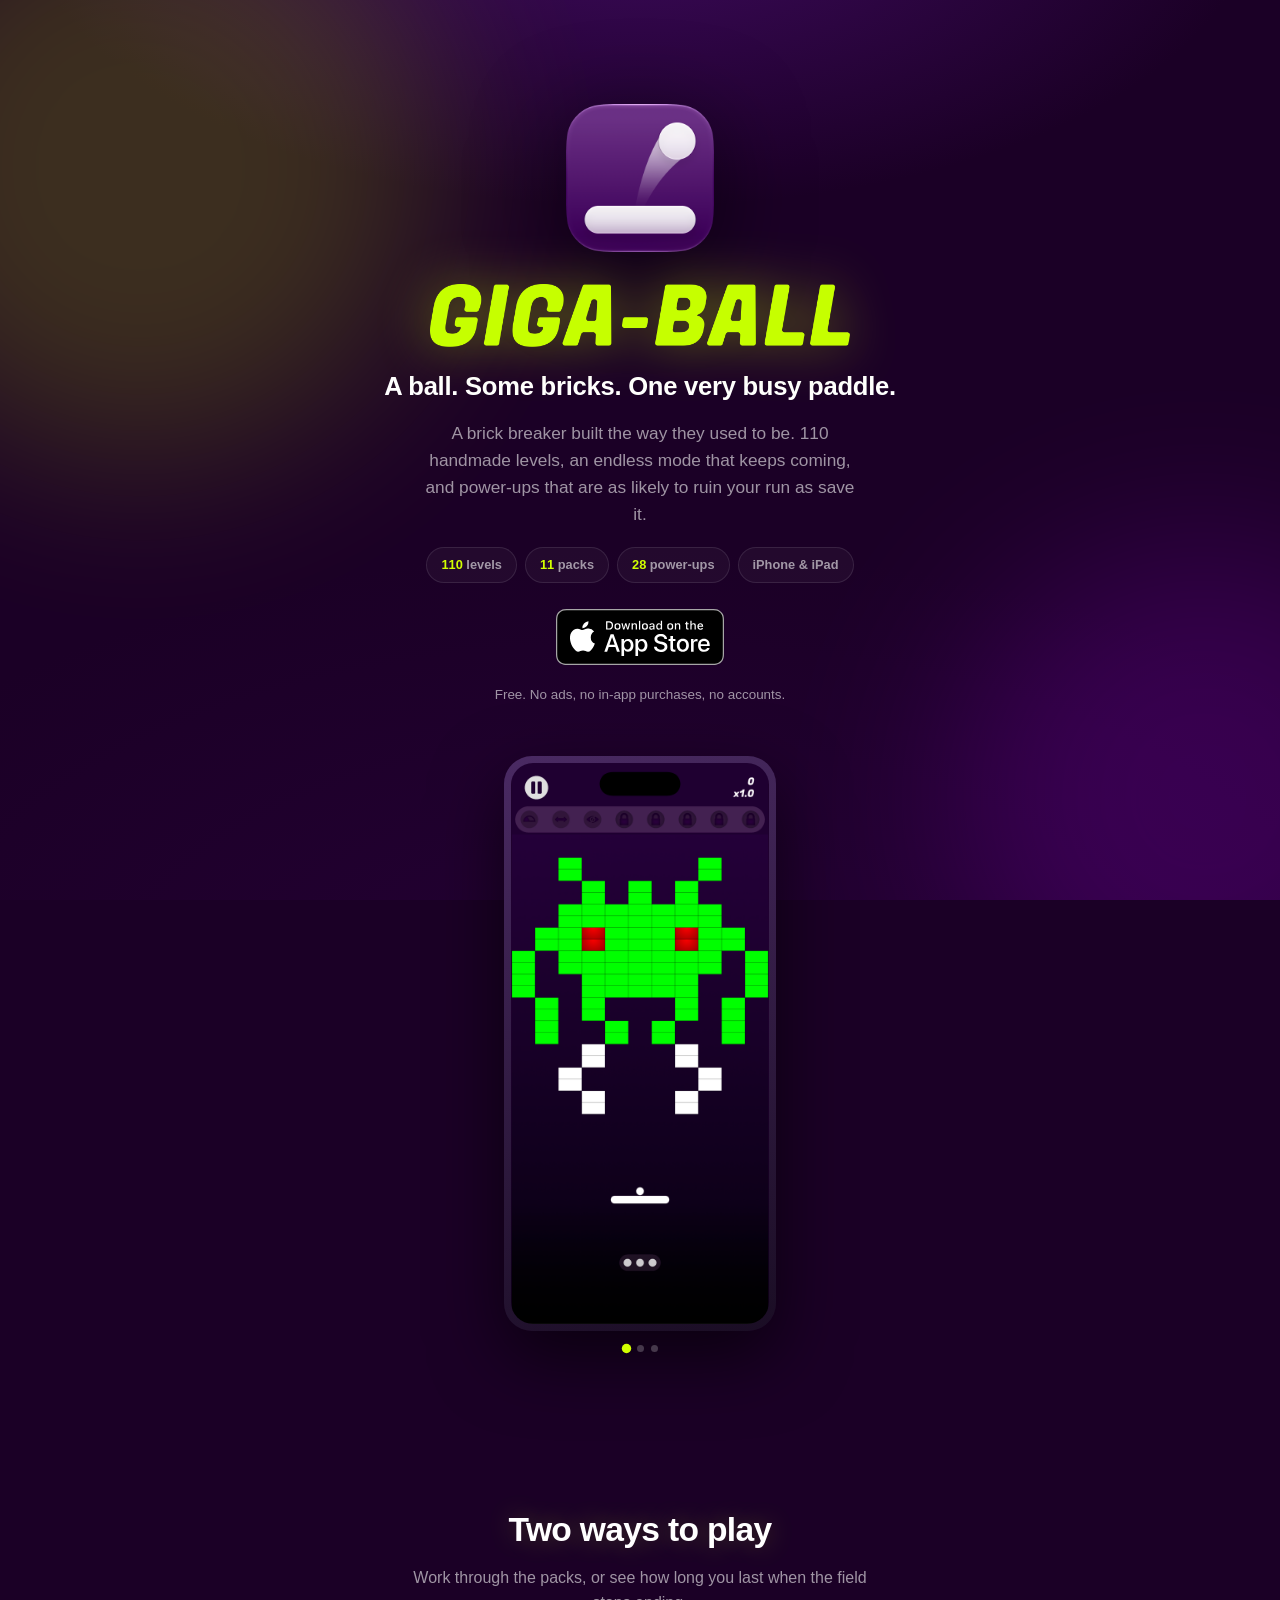
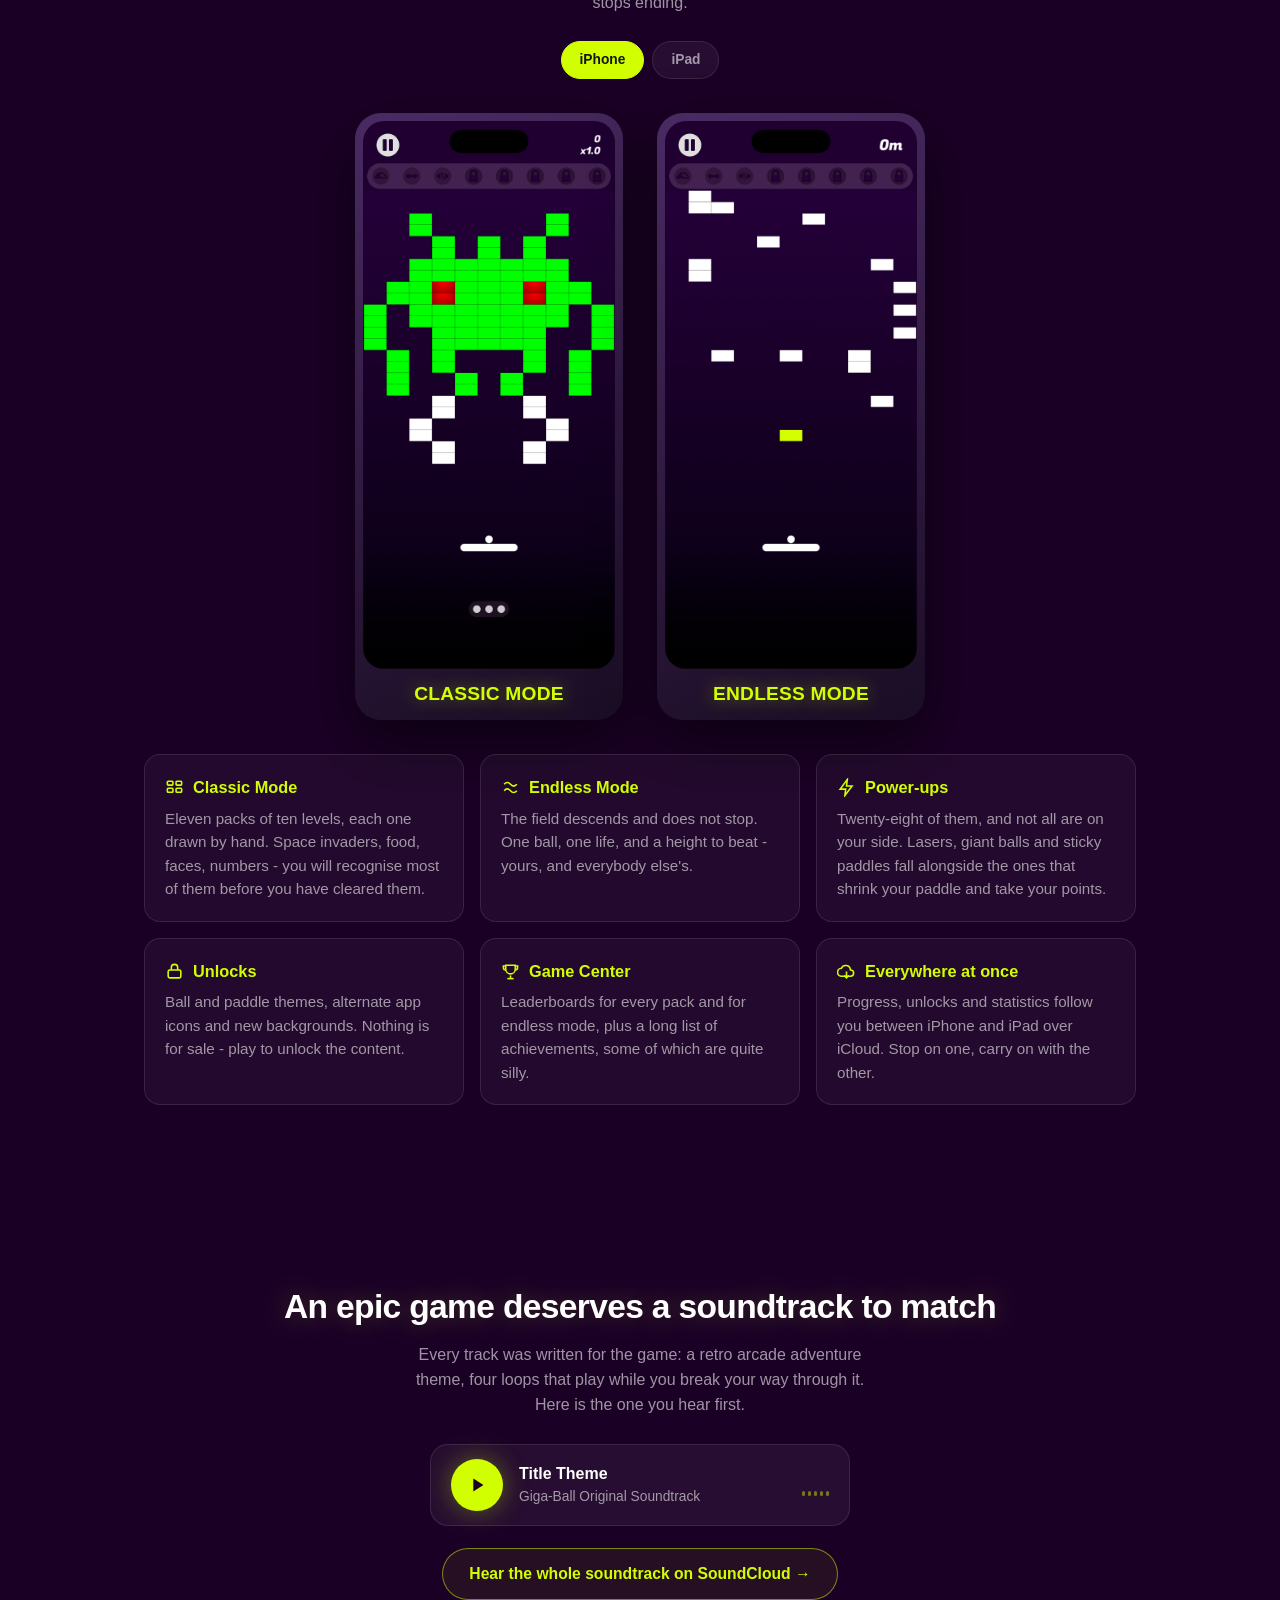
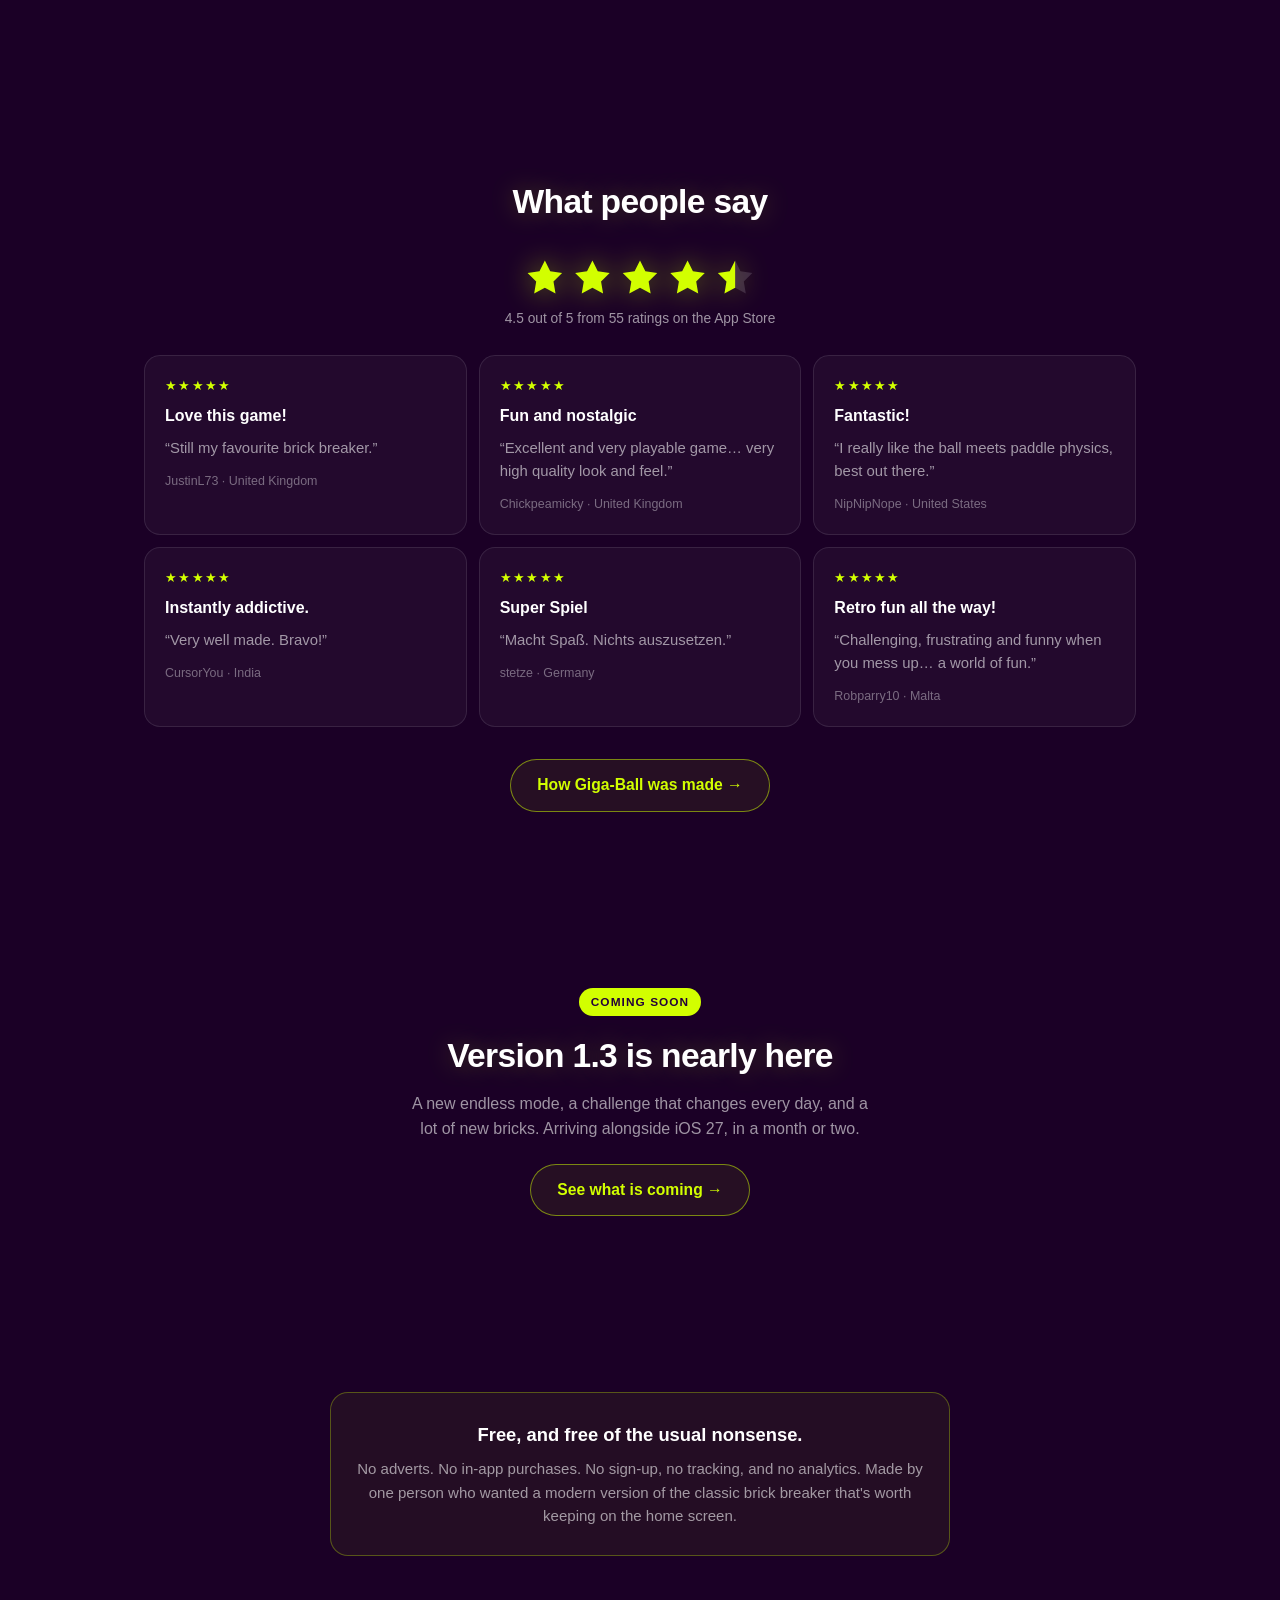
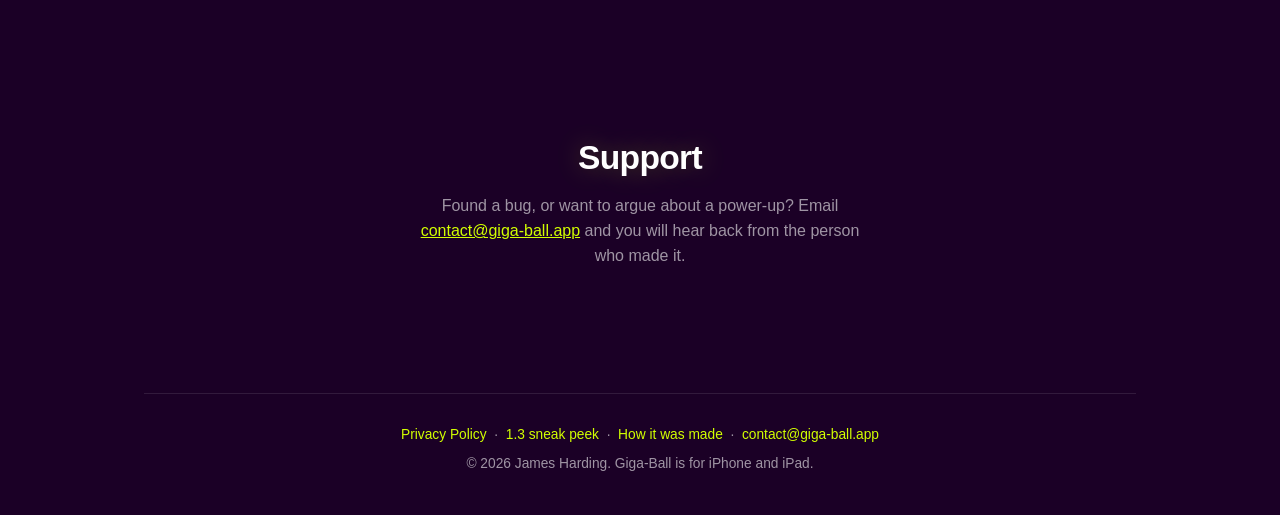
==== index.html @ 89bb4292 "Put the soundtrack on the front page An epic game deserves a soundtrack to match - James's line, and" ====
<!DOCTYPE html>
<html lang="en">
<head>
<meta charset="utf-8">
<meta name="viewport" content="width=device-width, initial-scale=1, viewport-fit=cover">
<title>Giga-Ball - a brick breaker for iPhone and iPad</title>
<meta name="description" content="Giga-Ball is a brick breaker for iPhone and iPad. 110 handmade levels across 11 packs, an endless mode that never lets up, and 28 power-ups. Free, with no ads and no in-app purchases.">
<meta name="theme-color" content="#1b0026">
<meta property="og:title" content="Giga-Ball">
<meta property="og:description" content="A brick breaker for iPhone and iPad. 110 handmade levels, an endless mode, 28 power-ups. Free - no ads, no in-app purchases.">
<meta property="og:image" content="https://giga-ball.app/assets/icon.png">
<meta property="og:url" content="https://giga-ball.app">
<meta name="twitter:card" content="summary_large_image">
<link rel="icon" type="image/png" href="assets/icon.png">
<link rel="apple-touch-icon" href="assets/icon.png">
<link rel="stylesheet" href="shared.css">
<style>
  .hero { text-align: center; padding: clamp(44px, 12vw, 104px) 0 clamp(32px, 8vw, 64px); }

  .tagline { margin-top: 20px; font-size: clamp(1.1rem, 5vw, 1.6rem);
    font-weight: 700; color: #fff; letter-spacing: -0.01em; }
  .blurb { max-width: 46ch; margin: 14px auto 0; color: var(--text-dim);
    font-size: clamp(0.98rem, 3.6vw, 1.08rem); }
  .store-note { margin-top: 12px; font-size: 0.84rem; color: var(--text-dim); }

  /* The hero carousel: one phone, rotating through real screenshots.
     Every slide is stacked in the same grid cell so the frame keeps one height and the
     images crossfade in place rather than the page jumping between them. */
  .reel { position: relative; width: min(272px, 62vw); margin: clamp(30px, 8vw, 50px) auto 0; }
  .reel-frame { display: grid; border-radius: 28px; padding: 7px;
    background: linear-gradient(160deg, #4a2a63, #1a0d24);
    box-shadow: 0 26px 70px rgba(0,0,0,0.6); }
  .reel-frame img { grid-area: 1 / 1; width: 100%; display: block; border-radius: 22px;
    opacity: 0; transition: opacity 0.9s ease; }
  .reel-frame img.on { opacity: 1; }
  .reel-dots { display: flex; gap: 7px; justify-content: center; margin-top: 14px; }
  .reel-dots button { width: 7px; height: 7px; padding: 0; border: 0; border-radius: 50%;
    background: rgba(255,255,255,0.22); cursor: pointer;
    transition: background 0.3s ease, transform 0.3s ease; }
  .reel-dots button.on { background: var(--green); transform: scale(1.35); }

  /* The soundtrack player: one control, the track it plays, and five bars that move only
     while it is playing - the page has no other animation that means "this is running". */
  .soundtrack { text-align: center; }
  .player { display: flex; align-items: center; justify-content: center; gap: 16px;
    max-width: 420px; margin: 26px auto 0; padding: 14px 20px; border-radius: 18px;
    background: rgba(255,255,255,0.05); border: 1px solid var(--edge); }
  .player button { width: 52px; height: 52px; flex: none; padding: 0; border: 0;
    border-radius: 50%; background: var(--green); color: #1b0026; cursor: pointer;
    display: grid; place-items: center;
    box-shadow: 0 0 26px rgba(210,255,0,0.35);
    transition: transform 0.25s cubic-bezier(.2,.8,.2,1); }
  .player button:hover { transform: scale(1.06); }
  .player button svg { width: 22px; height: 22px; fill: currentColor; grid-area: 1 / 1; }
  .player button .pause { display: none; }
  .player.playing button .play { display: none; }
  .player.playing button .pause { display: block; }
  .track { text-align: left; line-height: 1.35; }
  .track strong { display: block; color: #fff; font-size: 1rem; }
  .track span { color: var(--text-dim); font-size: 0.86rem; }
  .bars { display: flex; align-items: flex-end; gap: 3px; height: 22px; margin-left: auto; }
  .bars i { width: 3px; height: 5px; border-radius: 2px; background: var(--green);
    opacity: 0.45; transition: height 0.3s ease; }
  .playing .bars i { animation: bounce 0.9s ease-in-out infinite; opacity: 1; }
  .bars i:nth-child(2) { animation-delay: 0.15s; }
  .bars i:nth-child(3) { animation-delay: 0.3s; }
  .bars i:nth-child(4) { animation-delay: 0.45s; }
  .bars i:nth-child(5) { animation-delay: 0.6s; }
  @keyframes bounce { 0%, 100% { height: 5px; } 50% { height: 20px; } }
  @media (prefers-reduced-motion: reduce) {
    .playing .bars i { animation: none; height: 12px; }
  }
  /* Somebody who has asked for less movement still gets to see that it is playing, just
     without the dancing */

  /* Screenshots: side by side at every width, per the play test */
  .shots { display: flex; gap: 12px; justify-content: center; margin-top: 34px; }
  .phone { flex: 1 1 0; max-width: 268px; border-radius: 26px; padding: 6px;
    background: linear-gradient(160deg, #4a2a63, #1a0d24);
    box-shadow: 0 22px 60px rgba(0,0,0,0.55);
    transition: transform 0.45s cubic-bezier(.2,.8,.2,1); }
  .phone img { width: 100%; display: block; border-radius: 21px;
    transition: opacity 0.5s ease; }
  .phone:hover { transform: translateY(-8px); }
  .phone .caption { text-align: center; padding: 10px 0 4px;
    font-size: clamp(0.88rem, 4vw, 1.2rem); font-weight: 900;
    letter-spacing: 0.01em; color: var(--green);
    text-shadow: 0 0 18px rgba(210,255,0,0.45); }
  /* The mode's name in the app's own colour and weight, at the size the app gives it -
     these were small grey captions and the play test wanted the modes announced */

  /* iPhone or iPad, one gallery at a time. The switch is two small pills over the shots;
     iPhone is the default because it is where nearly everyone will play. The iPad frames
     reuse the phone styling - same bezel gradient, same shadow - at the iPad's own
     proportions, so the two gallery states read as the same device family. */
  .device-switch { display: flex; gap: 8px; justify-content: center; margin-top: 26px; }
  .device-switch button { border: 1px solid var(--edge); background: rgba(255,255,255,0.05);
    color: var(--text-dim); font: inherit; font-size: 0.86rem; font-weight: 700;
    padding: 7px 18px; border-radius: 999px; cursor: pointer;
    transition: background 0.25s ease, color 0.25s ease, border-color 0.25s ease; }
  .device-switch button.on { background: var(--green); border-color: var(--green);
    color: #141414; }
  .shots.pads { display: none; }
  .shots.pads .phone { max-width: 330px; }
  .shots.pads .phone img { aspect-ratio: 827 / 1200; object-fit: cover; }
  body.show-ipad .shots.phones { display: none; }
  body.show-ipad .shots.pads { display: flex; }

  .honest { margin: 0 auto; max-width: 620px; text-align: center;
    border: 1px solid rgba(210,255,0,0.3); border-radius: 18px;
    padding: 28px 22px; background: rgba(210,255,0,0.05); }
  .honest p { color: #fff; font-weight: 600; font-size: clamp(1rem, 4vw, 1.15rem); }
  .honest span { display: block; margin-top: 8px; color: var(--text-dim);
    font-weight: 400; font-size: 0.94rem; }

  /* What the App Store says, and how many people have it */
  .numbers { display: grid; grid-template-columns: repeat(3, 1fr); gap: 10px;
    max-width: 620px; margin: 0 auto; text-align: center; }
  .numbers div { border: 1px solid var(--edge); border-radius: 16px; padding: 18px 8px;
    background: rgba(255,255,255,0.035);
    transition: transform 0.25s ease, border-color 0.25s ease, background 0.25s ease; }
  .numbers div:hover { transform: translateY(-4px); border-color: rgba(210,255,0,0.45);
    background: rgba(210,255,0,0.06); }
  .numbers b { display: block; font-size: clamp(1.5rem, 7vw, 2.3rem); font-weight: 900;
    color: var(--green); letter-spacing: -0.02em; line-height: 1.1; }
  .numbers span { font-size: 0.78rem; color: var(--text-dim); }

  /* 4.5 of 5, drawn as 4.5 of 5.
     Five identical star shapes, each filled by a gradient that turns over at the point the
     score reaches. Drawn rather than typed because a text star is a font's idea of a star:
     it carries its own side bearings, so a clipped row of them cut a half star in the wrong
     place and left the colour looking spilt rather than filled. */
  .stars { display: block; width: min(230px, 62vw); height: auto; margin: 30px auto 0;
    filter: drop-shadow(0 0 14px rgba(210,255,0,0.45)); }
  .stars + p { text-align: center; color: var(--text-dim); font-size: 0.86rem;
    margin-top: 10px; }

  /* The reviews scroll sideways on a phone and wrap on a desktop: five cards stacked is
     a page of scrolling nobody reads to the end of */
  .says { display: flex; gap: 12px; margin-top: 26px; overflow-x: auto;
    padding-bottom: 10px; scroll-snap-type: x mandatory;
    -webkit-overflow-scrolling: touch; }
  .say { flex: 0 0 78%; scroll-snap-align: center;
    border: 1px solid var(--edge); border-radius: 16px; padding: 20px;
    background: rgba(255,255,255,0.035);
    transition: border-color 0.25s ease, background 0.25s ease; }
  .say:hover { border-color: rgba(210,255,0,0.4); background: rgba(210,255,0,0.05); }
  .say .rate { color: var(--green); letter-spacing: 0.1em; font-size: 0.8rem; }
  .say h3 { margin-top: 8px; font-size: 1rem; color: #fff; }
  .say p { margin-top: 8px; font-size: 0.93rem; color: var(--text-dim); }
  .say .who { margin-top: 12px; font-size: 0.78rem; color: rgba(255,255,255,0.4); }
  @media (min-width: 700px) {
    .says { flex-wrap: wrap; overflow: visible; }
    .say { flex: 1 1 300px; }
  }

  .peek { text-align: center; }
  .peek .flag { display: inline-block; font-size: 0.74rem; font-weight: 800;
    letter-spacing: 0.09em; color: #24003a; background: var(--green);
    padding: 5px 12px; border-radius: 999px; text-transform: uppercase; }

  @media (min-width: 700px) {
    .shots { gap: 34px; }
    .phone { padding: 8px; }
  }
</style>
</head>
<body>
<div class="glowfield" aria-hidden="true"></div>

<main>
  <header class="hero">
    <div class="icon-float">
      <img class="icon" src="assets/icon.png" alt="">
    </div>
    <img class="wordmark" src="assets/logo.png" alt="Giga-Ball">
    <h1 class="sr-only">Giga-Ball</h1>

    <p class="tagline">A ball. Some bricks. One very busy paddle.</p>
    <p class="blurb">
      A brick breaker built the way they used to be. 110 handmade levels, an endless
      mode that keeps coming, and power-ups that are as likely to ruin your run as
      save it.
    </p>

    <div class="badges">
      <span class="pill"><strong>110</strong> levels</span>
      <span class="pill"><strong>11</strong> packs</span>
      <span class="pill"><strong>28</strong> power-ups</span>
      <span class="pill">iPhone &amp; iPad</span>
    </div>

    <a class="store" href="https://apps.apple.com/app/id1494628204" aria-label="Download Giga-Ball on the App Store">
      <img src="assets/appstore-badge.svg" alt="Download on the App Store">
    </a>
    <p class="store-note">Free. No ads, no in-app purchases, no accounts.</p>

    <div class="reel" id="reel" aria-hidden="true">
      <div class="reel-frame" id="reelFrame"></div>
      <div class="reel-dots" id="reelDots"></div>
    </div>
  </header>

  <section class="reveal">
    <h2>Two ways to play</h2>
    <p class="sub">Work through the packs, or see how long you last when the field stops ending.</p>

    <div class="device-switch" role="tablist" aria-label="Screenshots by device">
      <button id="switchPhone" class="on" role="tab" aria-selected="true">iPhone</button>
      <button id="switchPad" role="tab" aria-selected="false">iPad</button>
    </div>

    <div class="shots phones">
      <div class="phone">
        <img id="shotA" src="assets/shot-invader.png" alt="A Giga-Ball level shaped like a space invader">
        <div class="caption">CLASSIC MODE</div>
      </div>
      <div class="phone">
        <img id="shotB" src="assets/shot-endless.png" alt="Endless Mode, with the field descending">
        <div class="caption">ENDLESS MODE</div>
      </div>
    </div>

    <div class="shots pads">
      <div class="phone">
        <img src="assets/shot-ipad-menu.png" alt="The Giga-Ball main menu, full screen on an iPad">
        <div class="caption">FULL SCREEN</div>
      </div>
      <div class="phone">
        <img src="assets/shot-ipad-endless.png" alt="Endless Mode on an iPad, the play zone keeping its shape">
        <div class="caption">ENDLESS MODE</div>
      </div>
    </div>

    <div class="grid">
      <div class="card">
        <h3><svg viewBox="0 0 24 24" fill="none" stroke="currentColor" stroke-width="2"><rect x="3" y="4" width="7" height="5" rx="1"/><rect x="14" y="4" width="7" height="5" rx="1"/><rect x="3" y="13" width="7" height="5" rx="1"/><rect x="14" y="13" width="7" height="5" rx="1"/></svg>Classic Mode</h3>
        <p>Eleven packs of ten levels, each one drawn by hand. Space invaders, food, faces, numbers - you will recognise most of them before you have cleared them.</p>
      </div>
      <div class="card">
        <h3><svg viewBox="0 0 24 24" fill="none" stroke="currentColor" stroke-width="2"><path d="M4 8c2.5-3 5.5-3 8 0s5.5 3 8 0"/><path d="M4 16c2.5-3 5.5-3 8 0s5.5 3 8 0"/></svg>Endless Mode</h3>
        <p>The field descends and does not stop. One ball, one life, and a height to beat - yours, and everybody else's.</p>
      </div>
      <div class="card">
        <h3><svg viewBox="0 0 24 24" fill="none" stroke="currentColor" stroke-width="2"><path d="M13 2 4 14h7l-1 8 9-12h-7z"/></svg>Power-ups</h3>
        <p>Twenty-eight of them, and not all are on your side. Lasers, giant balls and sticky paddles fall alongside the ones that shrink your paddle and take your points.</p>
      </div>
      <div class="card">
        <h3><svg viewBox="0 0 24 24" fill="none" stroke="currentColor" stroke-width="2"><rect x="4" y="10" width="16" height="10" rx="2"/><path d="M8 10V7a4 4 0 0 1 8 0v3"/></svg>Unlocks</h3>
        <p>Ball and paddle themes, alternate app icons and new backgrounds. Nothing is for sale - play to unlock the content.</p>
      </div>
      <div class="card">
        <h3><svg viewBox="0 0 24 24" fill="none" stroke="currentColor" stroke-width="2"><path d="M8 21h8"/><path d="M12 17v4"/><path d="M6 4h12v5a6 6 0 0 1-12 0z"/><path d="M18 5h3v2a3 3 0 0 1-3 3"/><path d="M6 5H3v2a3 3 0 0 0 3 3"/></svg>Game Center</h3>
        <p>Leaderboards for every pack and for endless mode, plus a long list of achievements, some of which are quite silly.</p>
      </div>
      <div class="card">
        <h3><svg viewBox="0 0 24 24" fill="none" stroke="currentColor" stroke-width="2"><path d="M17 18a4 4 0 0 0 0-8 6 6 0 0 0-11.5-2A3.5 3.5 0 0 0 6 18z"/><path d="M12 12v8"/><path d="m9 17 3 3 3-3"/></svg>Everywhere at once</h3>
        <p>Progress, unlocks and statistics follow you between iPhone and iPad over iCloud. Stop on one, carry on with the other.</p>
      </div>
    </div>
  </section>

  <section class="reveal soundtrack">
    <h2>An epic game deserves a soundtrack to match</h2>
    <p class="sub">
      Every track was written for the game: a retro arcade adventure theme, four loops
      that play while you break your way through it. Here is the one you hear first.
    </p>

    <div class="player">
      <button id="themeButton" type="button" aria-label="Play the Giga-Ball title theme">
        <svg class="play" viewBox="0 0 24 24" aria-hidden="true"><path d="M8 5v14l11-7z"/></svg>
        <svg class="pause" viewBox="0 0 24 24" aria-hidden="true"><path d="M7 5h3.5v14H7zm6.5 0H17v14h-3.5z"/></svg>
      </button>
      <div class="track">
        <strong>Title Theme</strong>
        <span>Giga-Ball Original Soundtrack</span>
      </div>
      <div class="bars" aria-hidden="true"><i></i><i></i><i></i><i></i><i></i></div>
    </div>

    <audio id="themeAudio" preload="none" loop
           src="assets/title-theme.mp3"></audio>
    <!-- `preload="none"`: the loop is seven megabytes and nobody should pay for it
         before they have asked to hear it. Autoplay is blocked by every current
         browser anyway, so a control is the only honest way to offer this. -->

    <a class="ghost" href="https://soundcloud.com/user-371123791/sets/giga-ball-original-sound-track"
       target="_blank" rel="noopener">Hear the whole soundtrack on SoundCloud &rarr;</a>
  </section>

  <section class="reveal">
    <h2>What people say</h2>
    <svg class="stars" viewBox="0 0 116 20" aria-hidden="true">
      <defs>
        <path id="star" d="M10 1.2l2.7 5.5 6 .9-4.35 4.25 1.03 6-5.38-2.83L4.6 17.85l1.03-6L1.28 7.6l6-.9z"/>
        <!-- The five stars as a mask, with two flat bars showing through it. A gradient fill
             will not do this: `use` translates the coordinate system, so a gradient measured
             in user space restarts inside every star and fills all five to the same fraction.
             The mask is measured once, across the row, which is what "4.5 out of 5" means. -->
        <mask id="starrow">
          <use href="#star" x="0" fill="#fff"/>
          <use href="#star" x="24" fill="#fff"/>
          <use href="#star" x="48" fill="#fff"/>
          <use href="#star" x="72" fill="#fff"/>
          <use href="#star" x="96" fill="#fff"/>
        </mask>
      </defs>
      <g mask="url(#starrow)">
        <rect x="0" y="0" width="116" height="20" fill="rgba(255,255,255,0.14)"/>
        <rect x="0" y="0" width="106" height="20" fill="#d2ff00"/>
        <!-- 106 of 116 is the middle of the fifth star -->
      </g>
    </svg>
    <p>4.5 out of 5 from 55 ratings on the App Store</p>

    <div class="says">
      <div class="say">
        <div class="rate" aria-hidden="true">★★★★★</div>
        <h3>Love this game!</h3>
        <p>&ldquo;Still my favourite brick breaker.&rdquo;</p>
        <div class="who">JustinL73 &middot; United Kingdom</div>
      </div>
      <div class="say">
        <div class="rate" aria-hidden="true">★★★★★</div>
        <h3>Fun and nostalgic</h3>
        <p>&ldquo;Excellent and very playable game&hellip; very high quality look and feel.&rdquo;</p>
        <div class="who">Chickpeamicky &middot; United Kingdom</div>
      </div>
      <div class="say">
        <div class="rate" aria-hidden="true">★★★★★</div>
        <h3>Fantastic!</h3>
        <p>&ldquo;I really like the ball meets paddle physics, best out there.&rdquo;</p>
        <div class="who">NipNipNope &middot; United States</div>
      </div>
      <div class="say">
        <div class="rate" aria-hidden="true">★★★★★</div>
        <h3>Instantly addictive.</h3>
        <p>&ldquo;Very well made. Bravo!&rdquo;</p>
        <div class="who">CursorYou &middot; India</div>
      </div>
      <div class="say">
        <div class="rate" aria-hidden="true">★★★★★</div>
        <h3>Super Spiel</h3>
        <p>&ldquo;Macht Spa&szlig;. Nichts auszusetzen.&rdquo;</p>
        <div class="who">stetze &middot; Germany</div>
      </div>
      <div class="say">
        <div class="rate" aria-hidden="true">★★★★★</div>
        <h3>Retro fun all the way!</h3>
        <p>&ldquo;Challenging, frustrating and funny when you mess up&hellip; a world of fun.&rdquo;</p>
        <div class="who">Robparry10 &middot; Malta</div>
      </div>
    </div>

    <p style="text-align:center">
      <a class="ghost" href="story.html">How Giga-Ball was made &rarr;</a>
    </p>
  </section>

  <section class="reveal peek">
    <span class="flag">Coming soon</span>
    <h2 style="margin-top:14px">Version 1.3 is nearly here</h2>
    <p class="sub">
      A new endless mode, a challenge that changes every day, and a lot of new bricks.
      Arriving alongside iOS 27, in a month or two.
    </p>
    <a class="ghost" href="sneak-peek.html">See what is coming &rarr;</a>
  </section>

  <section class="reveal">
    <div class="honest">
      <p>Free, and free of the usual nonsense.</p>
      <span>
        No adverts. No in-app purchases. No sign-up, no tracking, and no analytics.
        Made by one person who wanted a modern version of the classic brick breaker
        that's worth keeping on the home screen.
      </span>
    </div>
  </section>

  <section class="reveal" id="support" style="text-align:center">
    <h2>Support</h2>
    <p class="sub">
      Found a bug, or want to argue about a power-up? Email
      <a href="mailto:contact@giga-ball.app" style="color:var(--green)">contact@giga-ball.app</a>
      and you will hear back from the person who made it.
    </p>
  </section>

  <footer>
    <p><a href="privacy.html">Privacy Policy</a> &nbsp;·&nbsp; <a href="sneak-peek.html">1.3 sneak peek</a> &nbsp;·&nbsp; <a href="story.html">How it was made</a> &nbsp;·&nbsp; <a href="mailto:contact@giga-ball.app">contact@giga-ball.app</a></p>
    <p style="margin-top:8px">© 2026 James Harding. Giga-Ball is for iPhone and iPad.</p>
  </footer>
</main>

<script src="shared.js"></script>
<script>
// iPhone or iPad. A class on the body rather than styles toggled per element, so the
// CSS above owns what "showing iPad" means and this only says when.
(function () {
  var phoneBtn = document.getElementById('switchPhone');
  var padBtn = document.getElementById('switchPad');
  if (!phoneBtn || !padBtn) return;
  function show(pad) {
    document.body.classList.toggle('show-ipad', pad);
    phoneBtn.classList.toggle('on', !pad);
    padBtn.classList.toggle('on', pad);
    phoneBtn.setAttribute('aria-selected', String(!pad));
    padBtn.setAttribute('aria-selected', String(pad));
  }
  phoneBtn.addEventListener('click', function () { show(false); });
  padBtn.addEventListener('click', function () { show(true); });
})();

// The screenshots cycle through a few real levels, crossfading, and the two sides never
// show the same one.
(function () {
  var classicShots = ['assets/shot-invader.png', 'assets/shot-classic.png'];
  var a = document.getElementById('shotA');
  if (!a || classicShots.length < 2) return;

  var at = 0;
  setInterval(function () {
    at = (at + 1) % classicShots.length;
    a.style.opacity = 0;
    setTimeout(function () { a.src = classicShots[at]; a.style.opacity = 1; }, 420);
  }, 4200);
})();

// The hero's screenshots, rotating.
//
// This replaces first a demo that played itself and then a wall you could break: the
// first made the game look worse than it is, and the second was not the game at all
// (play-test rounds 17 and 18). What sells it is what it actually looks like, so this
// is real screenshots in a phone, crossfading, with dots to jump between them.
//
// To add one: drop the file in assets/ and add its path and caption here. Nothing else
// needs to change - the frame, the dots and the timer are all built from this list.
(function () {
  var SHOTS = [
    { src: 'assets/shot-invader.png', alt: 'A Giga-Ball level shaped like a space invader' },
    { src: 'assets/shot-endless.png', alt: 'Endless mode, with the field descending' },
    { src: 'assets/shot-classic.png', alt: 'A Giga-Ball level from one of the classic packs' }
  ];
  var HOLD = 3800;

  var frame = document.getElementById('reelFrame');
  var dots = document.getElementById('reelDots');
  var reel = document.getElementById('reel');
  if (!frame || !dots || !SHOTS.length) return;

  var slides = SHOTS.map(function (shot, i) {
    var img = document.createElement('img');
    img.src = shot.src;
    img.alt = shot.alt;
    if (i === 0) img.classList.add('on');
    frame.appendChild(img);

    var dot = document.createElement('button');
    dot.type = 'button';
    dot.setAttribute('aria-label', 'Screenshot ' + (i + 1));
    if (i === 0) dot.classList.add('on');
    dot.addEventListener('click', function () { show(i); restart(); });
    dots.appendChild(dot);
    return { img: img, dot: dot };
  });

  var at = 0, timer = null;
  function show(next) {
    slides[at].img.classList.remove('on');
    slides[at].dot.classList.remove('on');
    at = (next + slides.length) % slides.length;
    slides[at].img.classList.add('on');
    slides[at].dot.classList.add('on');
  }
  function restart() {
    clearInterval(timer);
    timer = setInterval(function () { show(at + 1); }, HOLD);
  }
  restart();

  // Stops while you are looking at one - a screenshot that changes under the cursor is
  // a screenshot nobody finishes reading
  reel.addEventListener('mouseenter', function () { clearInterval(timer); });
  reel.addEventListener('mouseleave', restart);
})();

// The soundtrack player.
(function () {
  var audio = document.getElementById('themeAudio');
  var button = document.getElementById('themeButton');
  if (!audio || !button) return;
  var player = button.closest('.player');

  button.addEventListener('click', function () {
    if (audio.paused) {
      audio.play();
    } else {
      audio.pause();
    }
  });

  // Driven off the audio's own events rather than off the click, so the button tells the
  // truth if the browser refuses to play, or the tab is muted, or the file never arrives
  audio.addEventListener('play', function () {
    player.classList.add('playing');
    button.setAttribute('aria-label', 'Pause the Giga-Ball title theme');
  });
  audio.addEventListener('pause', function () {
    player.classList.remove('playing');
    button.setAttribute('aria-label', 'Play the Giga-Ball title theme');
  });
})();
</script>
</body>
</html>
---- shared.css ----
/* Giga-Ball, on the web.
   One stylesheet for both pages so the sneak peek cannot drift from the landing page.
   Mobile first: everything below is written for a phone, and the few things that change
   on a wider screen are at the bottom. */

:root {
  --purple-deep: #1b0026;
  --purple: #2d0044;
  --purple-lift: #3d0a5c;
  --green: #d2ff00;
  --text: rgba(255, 255, 255, 0.86);
  --text-dim: rgba(255, 255, 255, 0.58);
  --edge: rgba(255, 255, 255, 0.10);
}

* { margin: 0; padding: 0; box-sizing: border-box; }
html { scroll-behavior: smooth; -webkit-text-size-adjust: 100%; }

body {
  background: var(--purple-deep);
  color: var(--text);
  font-family: -apple-system, BlinkMacSystemFont, "SF Pro Text", "Segoe UI", Helvetica, Arial, sans-serif;
  line-height: 1.55;
  -webkit-font-smoothing: antialiased;
  overflow-x: hidden;
}

/* Two slow lights behind everything, so the page is never quite still. */
.glowfield { position: fixed; inset: 0; z-index: -1; overflow: hidden;
  background:
    radial-gradient(80% 55% at 50% -10%, var(--purple-lift) 0%, transparent 60%),
    radial-gradient(100% 70% at 50% 110%, #240034 0%, transparent 70%),
    var(--purple-deep); }
.glowfield::before, .glowfield::after {
  content: ""; position: absolute; border-radius: 50%; filter: blur(90px); opacity: 0.18; }
.glowfield::before { width: 46vmax; height: 46vmax; left: -12vmax; top: -10vmax;
  background: var(--green); animation: drift 26s ease-in-out infinite alternate; }
.glowfield::after { width: 40vmax; height: 40vmax; right: -14vmax; bottom: -12vmax;
  background: #b400ff; animation: drift 32s ease-in-out infinite alternate-reverse; }
@keyframes drift {
  from { transform: translate3d(0,0,0) scale(1); }
  to   { transform: translate3d(6vmax,4vmax,0) scale(1.14); } }

main { max-width: 1040px; margin: 0 auto; padding: 0 18px; }

/* ---------- The app icon and wordmark ---------- */

/* On every page but the landing one they are the way home (play-test round 22). A block,
   so the icon and the wordmark are one target rather than two. */
.home { display: block; text-decoration: none; }

/* The float and the lean are on two different elements on purpose: a keyframe animation
   owns `transform` outright, so the wrapper does the breathing and the icon itself does
   the leaning towards the cursor. One element could not do both. */
.icon-float { display: inline-block; animation: breathe 6s ease-in-out infinite; }
@keyframes breathe { 0%,100% { transform: translateY(0) } 50% { transform: translateY(-9px) } }

.icon { display: block; width: clamp(96px, 26vw, 148px); height: auto; border-radius: 24%;
  filter: drop-shadow(0 18px 44px rgba(0,0,0,0.55));
  --lean-x: 0deg; --lean-y: 0deg;
  transform: perspective(600px) rotateX(var(--lean-x)) rotateY(var(--lean-y));
  transition: transform 0.35s cubic-bezier(.2,.8,.2,1); }
.icon.tracking { transition: transform 0.08s linear; }

.wordmark { display: block; width: min(420px, 84%); margin: 24px auto 0;
  filter: drop-shadow(0 0 26px rgba(210,255,0,0.42)); }

/* ---------- Type ---------- */

/* The landing page's name is the wordmark image, so its h1 is for readers and search
   engines only. Pages whose h1 is meant to be seen simply do not carry the class. */
.sr-only { position: absolute; left: -9999px; }
h2 { font-size: clamp(1.45rem, 6vw, 2.1rem); color: #fff; text-align: center;
  letter-spacing: -0.02em; text-shadow: 0 0 24px rgba(210,255,0,0.25); }
.sub { text-align: center; color: var(--text-dim); margin: 10px auto 0; max-width: 52ch; }

section { padding: clamp(44px, 11vw, 88px) 0; }

/* ---------- Buttons and pills ---------- */

.store { display: inline-block; margin-top: 26px; line-height: 0; border-radius: 10px;
  transition: transform 0.18s ease, filter 0.18s ease; }
.store img { height: 52px; width: auto; }
.store:hover, .store:focus-visible {
  transform: translateY(-2px) scale(1.03);
  filter: drop-shadow(0 6px 22px rgba(210,255,0,0.45)); }

.ghost {
  display: inline-block; margin-top: 22px; padding: 13px 26px;
  border: 1px solid rgba(210,255,0,0.5); border-radius: 999px;
  color: var(--green); text-decoration: none; font-weight: 700; font-size: 0.98rem;
  background: rgba(210,255,0,0.06);
  transition: background 0.2s ease, transform 0.2s ease, box-shadow 0.2s ease; }
.ghost:hover, .ghost:focus-visible {
  background: rgba(210,255,0,0.14); transform: translateY(-2px);
  box-shadow: 0 8px 26px rgba(210,255,0,0.22); }

.solid {
  display: inline-block; padding: 14px 30px; border-radius: 999px;
  background: var(--green); color: #24003a; font-weight: 800; text-decoration: none;
  box-shadow: 0 6px 24px rgba(210,255,0,0.32);
  transition: transform 0.16s ease, box-shadow 0.16s ease; }
.solid:hover, .solid:focus-visible {
  transform: translateY(-2px) scale(1.02); box-shadow: 0 10px 34px rgba(210,255,0,0.46); }

.badges { display: flex; gap: 8px; justify-content: center; flex-wrap: wrap; margin-top: 20px; }
.pill {
  border: 1px solid var(--edge); border-radius: 999px; padding: 7px 14px;
  font-size: 0.8rem; font-weight: 600; color: var(--text-dim);
  background: rgba(255,255,255,0.035); cursor: default;
  transition: transform 0.18s ease, border-color 0.18s ease, color 0.18s ease, background 0.18s ease; }
.pill strong { color: var(--green); font-weight: 700; }
.pill:hover {
  transform: translateY(-3px); border-color: rgba(210,255,0,0.55);
  background: rgba(210,255,0,0.08); color: #fff; }

/* ---------- Cards ---------- */

.grid { display: grid; gap: 14px; margin-top: 34px; grid-template-columns: 1fr; }
.card {
  border: 1px solid var(--edge); border-radius: 16px; padding: 20px;
  background: rgba(255,255,255,0.035);
  transition: border-color 0.25s ease, transform 0.25s ease, background 0.25s ease; }
.card:hover {
  border-color: rgba(210,255,0,0.45); background: rgba(210,255,0,0.05);
  transform: translateY(-3px); }
.card h3 {
  font-size: 1.02rem; color: var(--green); margin-bottom: 6px;
  display: flex; align-items: center; gap: 9px; }
.card h3 svg { width: 19px; height: 19px; flex: none; }
.card p { font-size: 0.95rem; color: var(--text-dim); }

/* ---------- Reveal on scroll ---------- */

.reveal { opacity: 0; transform: translateY(20px);
  transition: opacity 0.7s ease, transform 0.7s cubic-bezier(.2,.8,.2,1); }
.reveal.in { opacity: 1; transform: none; }

@media (prefers-reduced-motion: reduce) {
  .reveal { opacity: 1; transform: none; transition: none; }
  .glowfield::before, .glowfield::after { animation: none; }
  .icon-float { animation: none; }
  html { scroll-behavior: auto; }
}

/* ---------- Footer ---------- */

footer { border-top: 1px solid var(--edge); margin-top: 36px; padding: 30px 0 40px;
  text-align: center; font-size: 0.86rem; color: var(--text-dim); }
footer a { color: var(--green); text-decoration: none; }
footer a:hover { text-decoration: underline; }

/* ---------- Wider screens ---------- */

@media (min-width: 700px) {
  main { padding: 0 24px; }
  .grid { grid-template-columns: repeat(auto-fit, minmax(238px, 1fr)); gap: 16px; }
  .store img { height: 56px; }
}
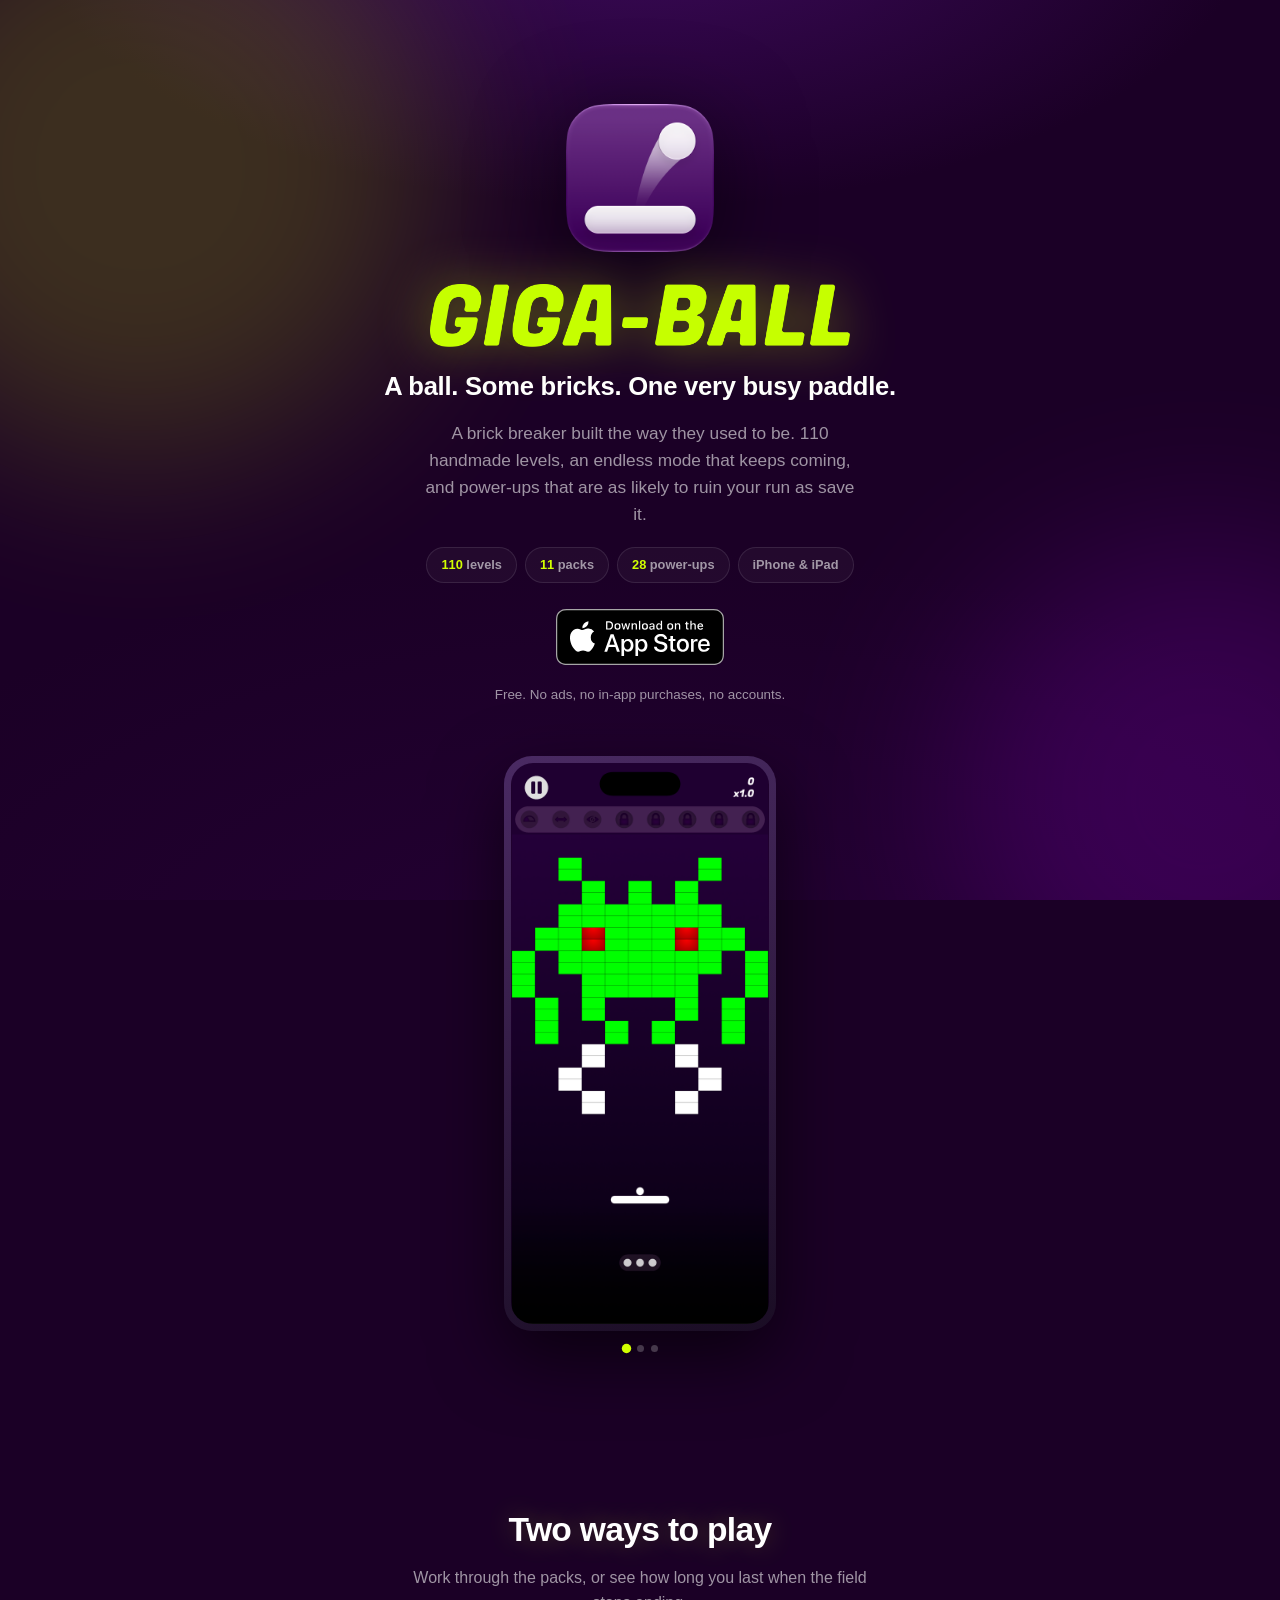
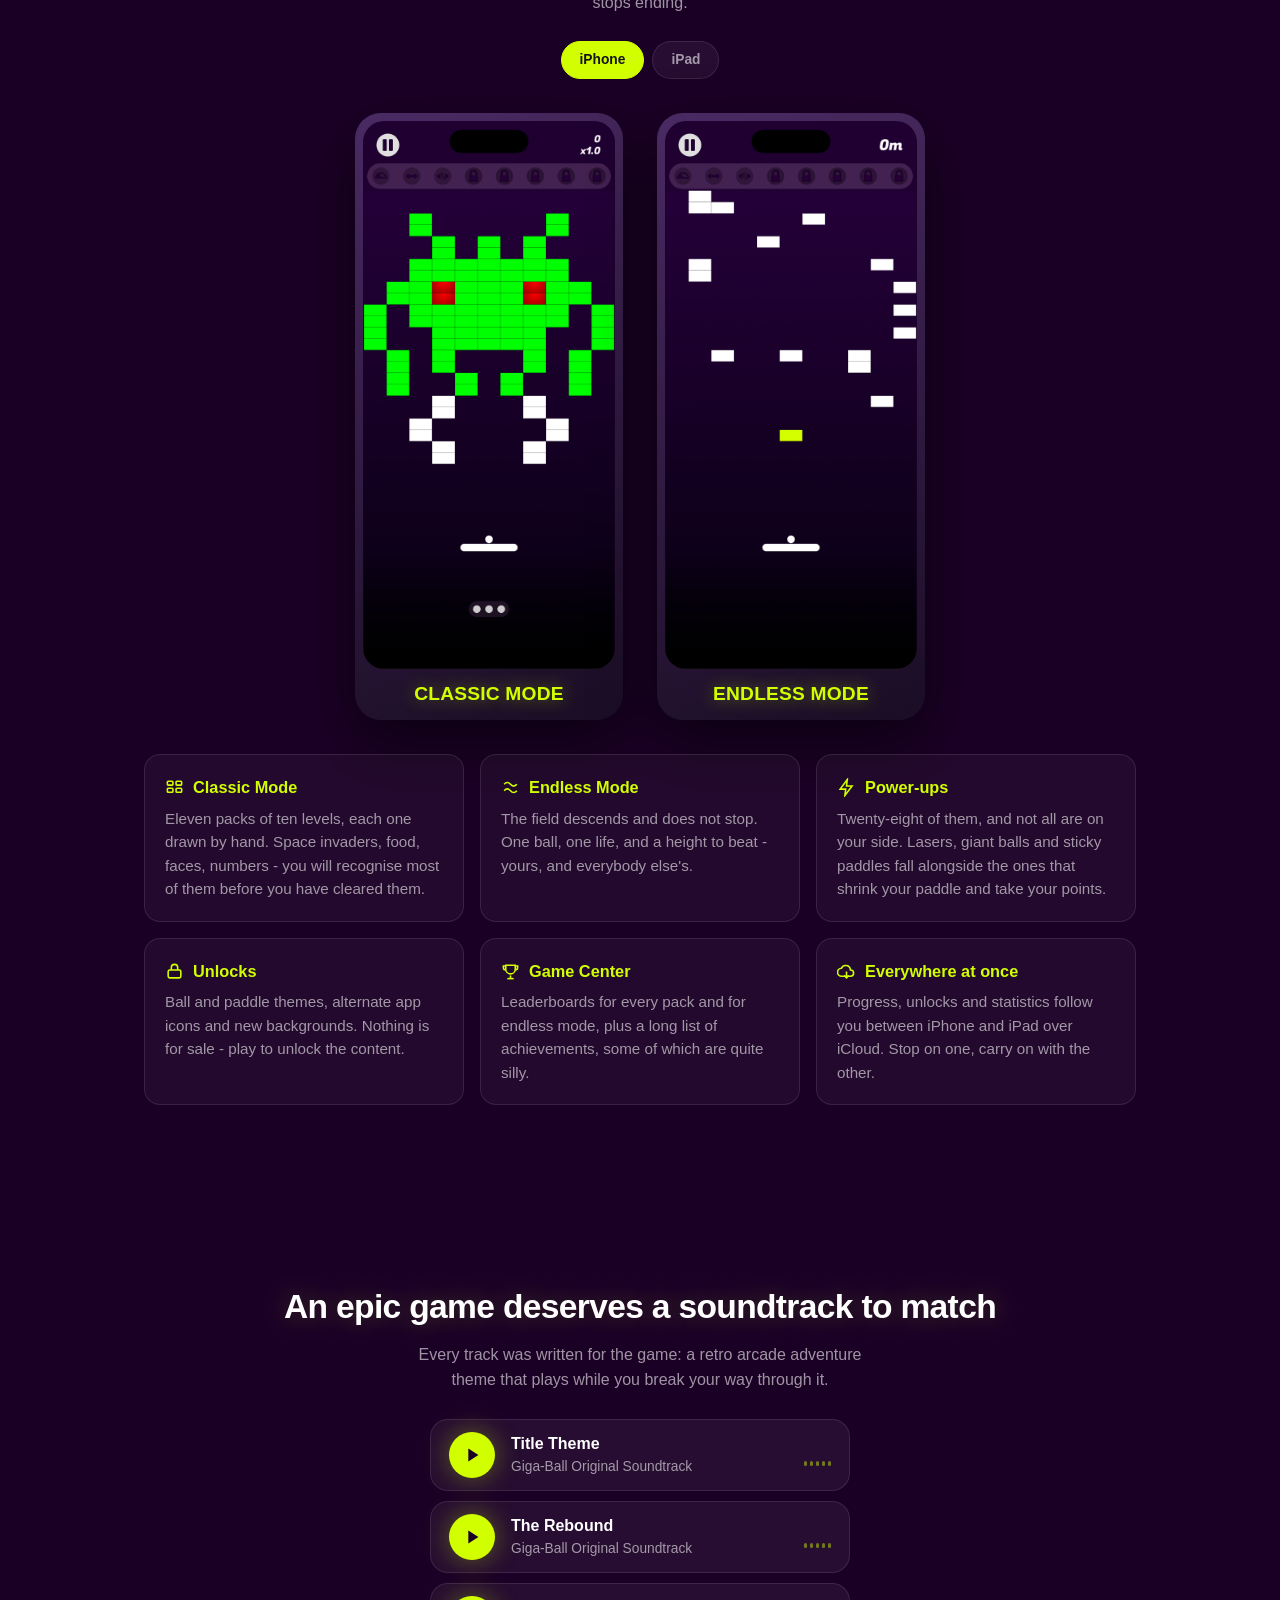
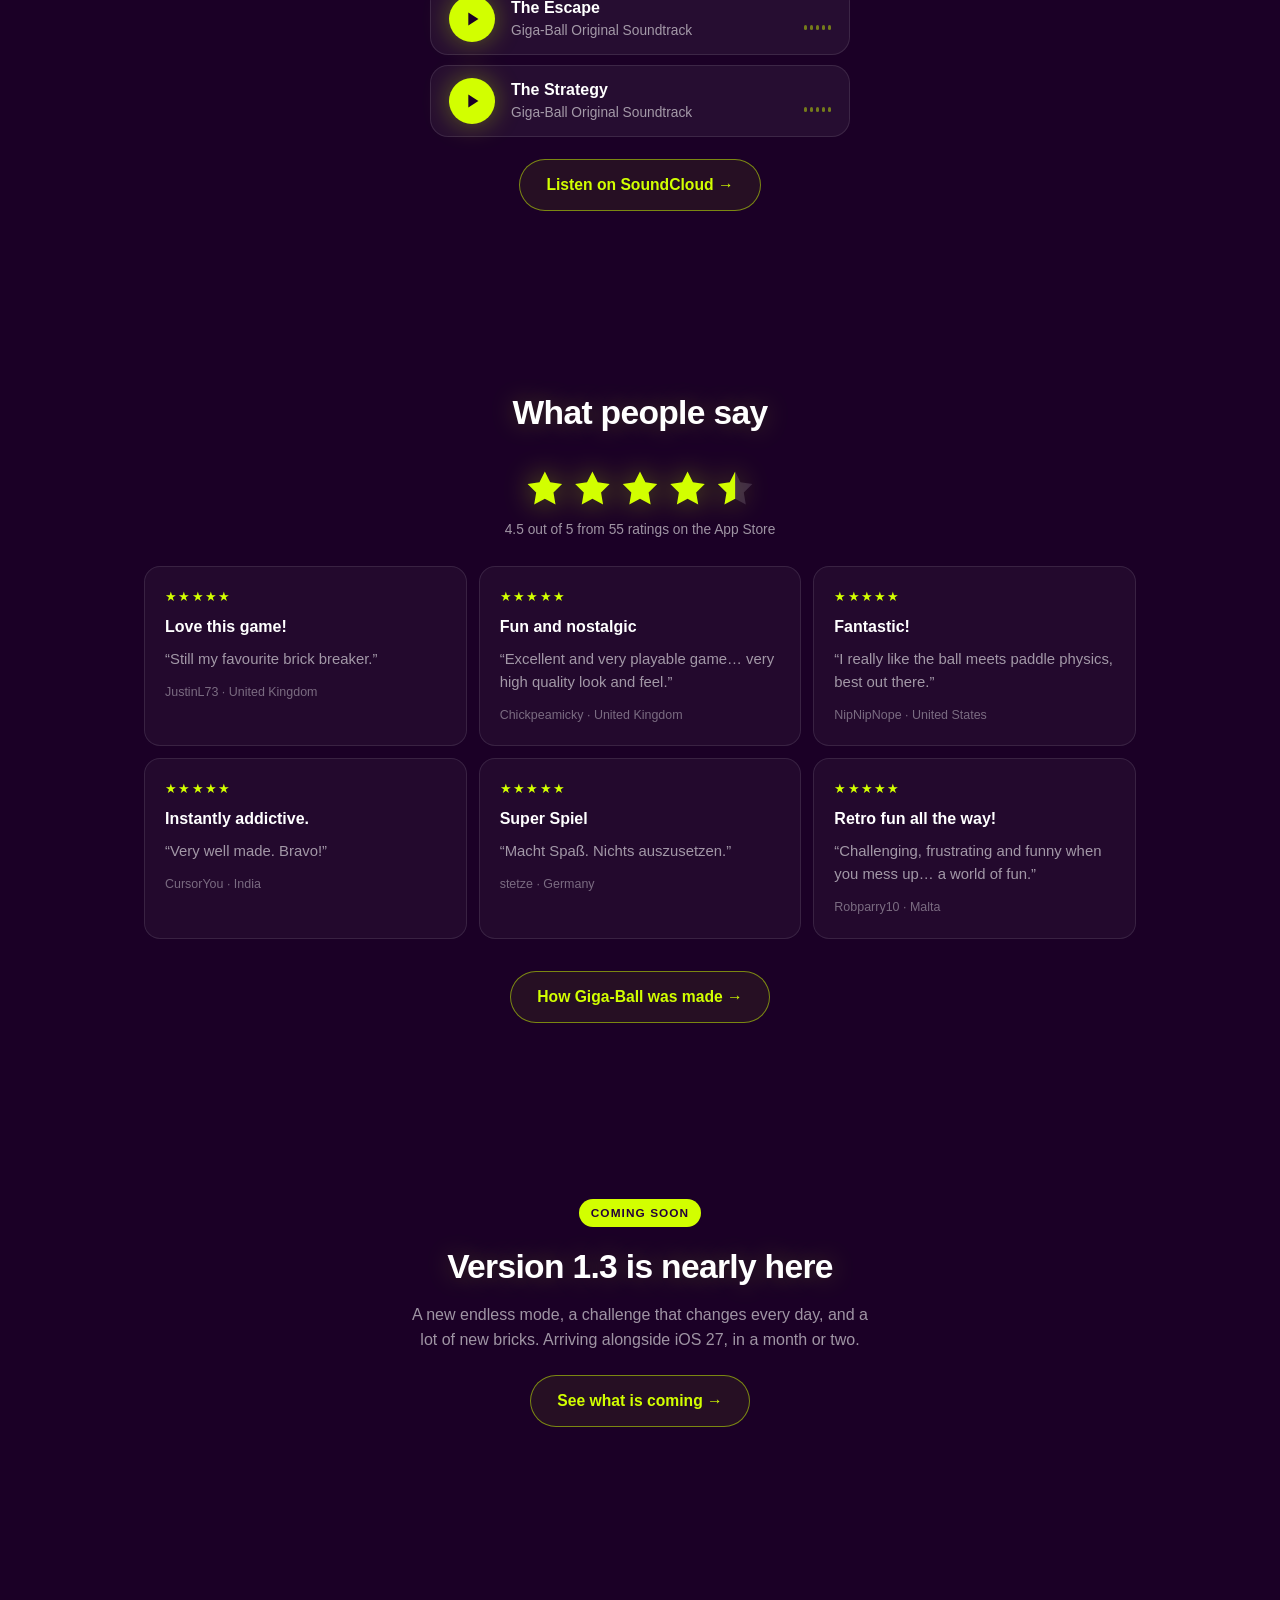
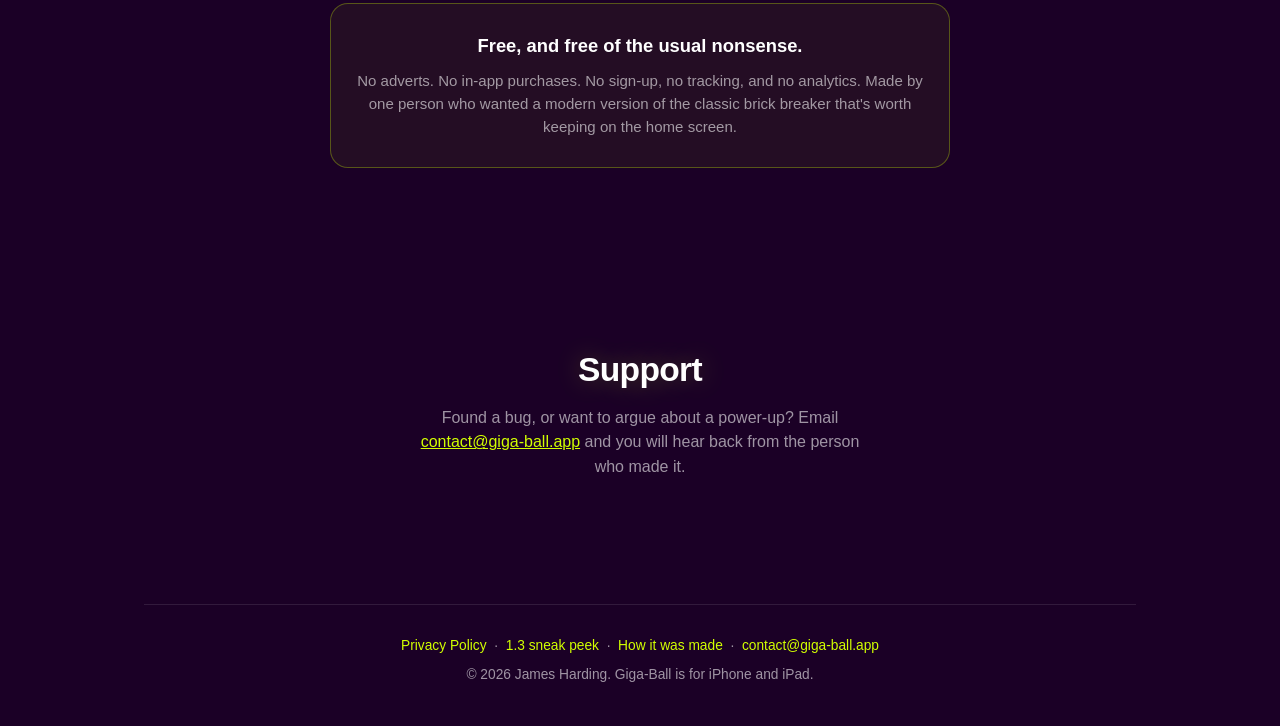
==== commit b987f54a: "All four tracks, and a shorter link One row each, stacked, sharing a single audio element - so start" ====
--- a/index.html
+++ b/index.html
@@ -42,10 +42,14 @@
   /* The soundtrack player: one control, the track it plays, and five bars that move only
      while it is playing - the page has no other animation that means "this is running". */
   .soundtrack { text-align: center; }
-  .player { display: flex; align-items: center; justify-content: center; gap: 16px;
-    max-width: 420px; margin: 26px auto 0; padding: 14px 20px; border-radius: 18px;
-    background: rgba(255,255,255,0.05); border: 1px solid var(--edge); }
-  .player button { width: 52px; height: 52px; flex: none; padding: 0; border: 0;
+  .playlist { display: flex; flex-direction: column; gap: 10px;
+    max-width: 420px; margin: 26px auto 0; }
+  .player { display: flex; align-items: center; gap: 16px;
+    padding: 12px 18px; border-radius: 18px;
+    background: rgba(255,255,255,0.05); border: 1px solid var(--edge);
+    transition: border-color 0.3s ease, background 0.3s ease; }
+  .player.playing { border-color: rgba(210,255,0,0.4); background: rgba(210,255,0,0.06); }
+  .player button { width: 46px; height: 46px; flex: none; padding: 0; border: 0;
     border-radius: 50%; background: var(--green); color: #1b0026; cursor: pointer;
     display: grid; place-items: center;
     box-shadow: 0 0 26px rgba(210,255,0,0.35);
@@ -263,30 +267,65 @@
   <section class="reveal soundtrack">
     <h2>An epic game deserves a soundtrack to match</h2>
     <p class="sub">
-      Every track was written for the game: a retro arcade adventure theme, four loops
-      that play while you break your way through it. Here is the one you hear first.
+      Every track was written for the game: a retro arcade adventure theme that plays
+      while you break your way through it.
     </p>
 
-    <div class="player">
-      <button id="themeButton" type="button" aria-label="Play the Giga-Ball title theme">
-        <svg class="play" viewBox="0 0 24 24" aria-hidden="true"><path d="M8 5v14l11-7z"/></svg>
-        <svg class="pause" viewBox="0 0 24 24" aria-hidden="true"><path d="M7 5h3.5v14H7zm6.5 0H17v14h-3.5z"/></svg>
-      </button>
-      <div class="track">
-        <strong>Title Theme</strong>
-        <span>Giga-Ball Original Soundtrack</span>
-      </div>
-      <div class="bars" aria-hidden="true"><i></i><i></i><i></i><i></i><i></i></div>
-    </div>
-
-    <audio id="themeAudio" preload="none" loop
-           src="assets/title-theme.mp3"></audio>
-    <!-- `preload="none"`: the loop is seven megabytes and nobody should pay for it
-         before they have asked to hear it. Autoplay is blocked by every current
+    <div class="playlist">
+      <div class="player" data-src="assets/title-theme.mp3">
+        <button type="button" aria-label="Play Title Theme">
+          <svg class="play" viewBox="0 0 24 24" aria-hidden="true"><path d="M8 5v14l11-7z"/></svg>
+          <svg class="pause" viewBox="0 0 24 24" aria-hidden="true"><path d="M7 5h3.5v14H7zm6.5 0H17v14h-3.5z"/></svg>
+        </button>
+        <div class="track">
+          <strong>Title Theme</strong>
+          <span>Giga-Ball Original Soundtrack</span>
+        </div>
+        <div class="bars" aria-hidden="true"><i></i><i></i><i></i><i></i><i></i></div>
+      </div>
+      <div class="player" data-src="assets/the-rebound.mp3">
+        <button type="button" aria-label="Play The Rebound">
+          <svg class="play" viewBox="0 0 24 24" aria-hidden="true"><path d="M8 5v14l11-7z"/></svg>
+          <svg class="pause" viewBox="0 0 24 24" aria-hidden="true"><path d="M7 5h3.5v14H7zm6.5 0H17v14h-3.5z"/></svg>
+        </button>
+        <div class="track">
+          <strong>The Rebound</strong>
+          <span>Giga-Ball Original Soundtrack</span>
+        </div>
+        <div class="bars" aria-hidden="true"><i></i><i></i><i></i><i></i><i></i></div>
+      </div>
+      <div class="player" data-src="assets/the-escape.mp3">
+        <button type="button" aria-label="Play The Escape">
+          <svg class="play" viewBox="0 0 24 24" aria-hidden="true"><path d="M8 5v14l11-7z"/></svg>
+          <svg class="pause" viewBox="0 0 24 24" aria-hidden="true"><path d="M7 5h3.5v14H7zm6.5 0H17v14h-3.5z"/></svg>
+        </button>
+        <div class="track">
+          <strong>The Escape</strong>
+          <span>Giga-Ball Original Soundtrack</span>
+        </div>
+        <div class="bars" aria-hidden="true"><i></i><i></i><i></i><i></i><i></i></div>
+      </div>
+      <div class="player" data-src="assets/the-strategy.mp3">
+        <button type="button" aria-label="Play The Strategy">
+          <svg class="play" viewBox="0 0 24 24" aria-hidden="true"><path d="M8 5v14l11-7z"/></svg>
+          <svg class="pause" viewBox="0 0 24 24" aria-hidden="true"><path d="M7 5h3.5v14H7zm6.5 0H17v14h-3.5z"/></svg>
+        </button>
+        <div class="track">
+          <strong>The Strategy</strong>
+          <span>Giga-Ball Original Soundtrack</span>
+        </div>
+        <div class="bars" aria-hidden="true"><i></i><i></i><i></i><i></i><i></i></div>
+      </div>
+    </div>
+
+    <audio id="themeAudio" preload="none" loop></audio>
+    <!-- One audio element for the four of them, so starting a track stops the last without
+         any bookkeeping - and `preload="none"`, because these are megabytes each and nobody
+         should pay for one before asking to hear it. Autoplay is blocked by every current
          browser anyway, so a control is the only honest way to offer this. -->
 
     <a class="ghost" href="https://soundcloud.com/user-371123791/sets/giga-ball-original-sound-track"
-       target="_blank" rel="noopener">Hear the whole soundtrack on SoundCloud &rarr;</a>
+       target="_blank" rel="noopener">Listen on SoundCloud &rarr;</a>
   </section>
 
   <section class="reveal">
@@ -486,31 +525,37 @@
   reel.addEventListener('mouseleave', restart);
 })();
 
-// The soundtrack player.
+// The soundtrack player: four rows, one audio element.
 (function () {
   var audio = document.getElementById('themeAudio');
-  var button = document.getElementById('themeButton');
-  if (!audio || !button) return;
-  var player = button.closest('.player');
-
-  button.addEventListener('click', function () {
-    if (audio.paused) {
+  var rows = Array.prototype.slice.call(document.querySelectorAll('.playlist .player'));
+  if (!audio || !rows.length) return;
+  var playing = null;
+
+  rows.forEach(function (row) {
+    row.querySelector('button').addEventListener('click', function () {
+      if (playing === row && !audio.paused) {
+        audio.pause();
+        return;
+      }
+      if (playing !== row) {
+        audio.src = row.getAttribute('data-src');
+        playing = row;
+      }
       audio.play();
-    } else {
-      audio.pause();
-    }
+    });
   });
 
-  // Driven off the audio's own events rather than off the click, so the button tells the
-  // truth if the browser refuses to play, or the tab is muted, or the file never arrives
-  audio.addEventListener('play', function () {
-    player.classList.add('playing');
-    button.setAttribute('aria-label', 'Pause the Giga-Ball title theme');
-  });
-  audio.addEventListener('pause', function () {
-    player.classList.remove('playing');
-    button.setAttribute('aria-label', 'Play the Giga-Ball title theme');
-  });
+  // Painted from the audio's own events rather than from the click, so a row tells the
+  // truth if the browser refuses to play, the tab is muted, or the file never arrives
+  function paint() {
+    rows.forEach(function (row) {
+      row.classList.toggle('playing', row === playing && !audio.paused);
+    });
+  }
+  audio.addEventListener('play', paint);
+  audio.addEventListener('pause', paint);
+  audio.addEventListener('ended', paint);
 })();
 </script>
 </body>
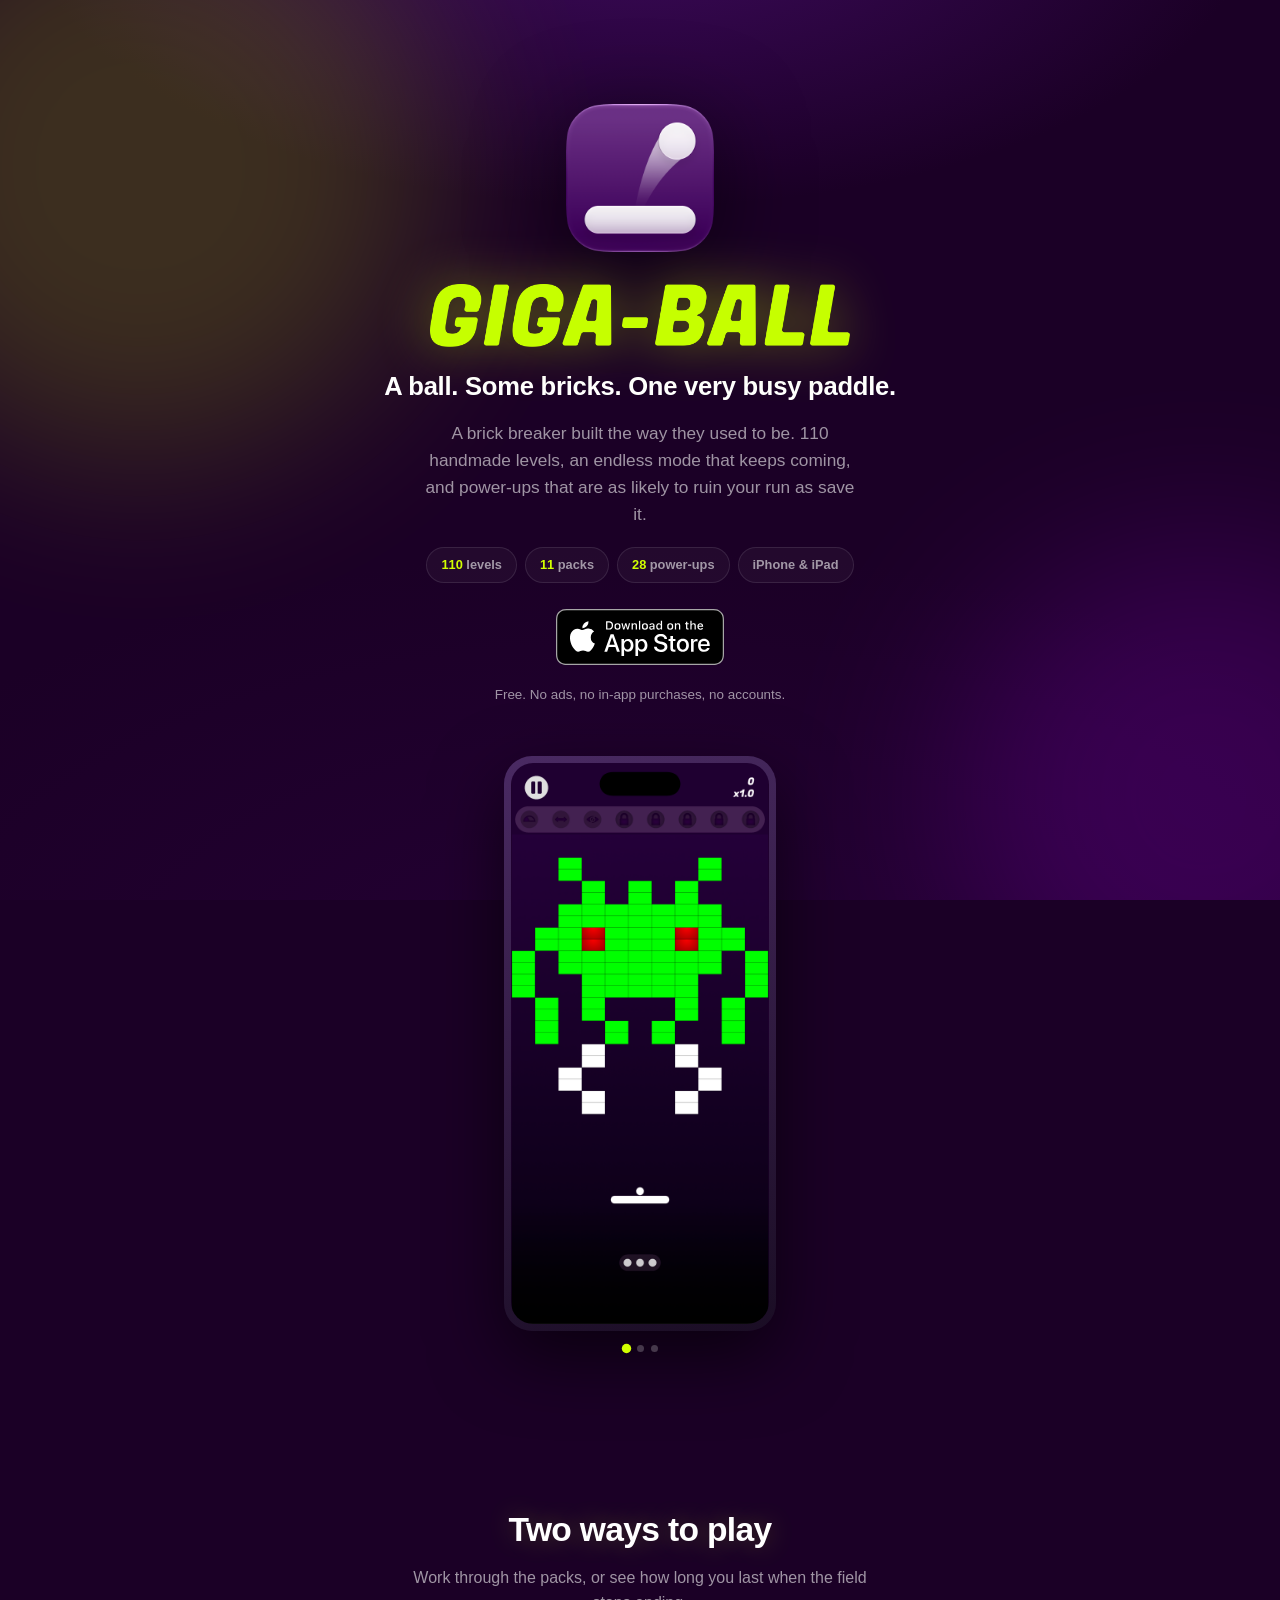
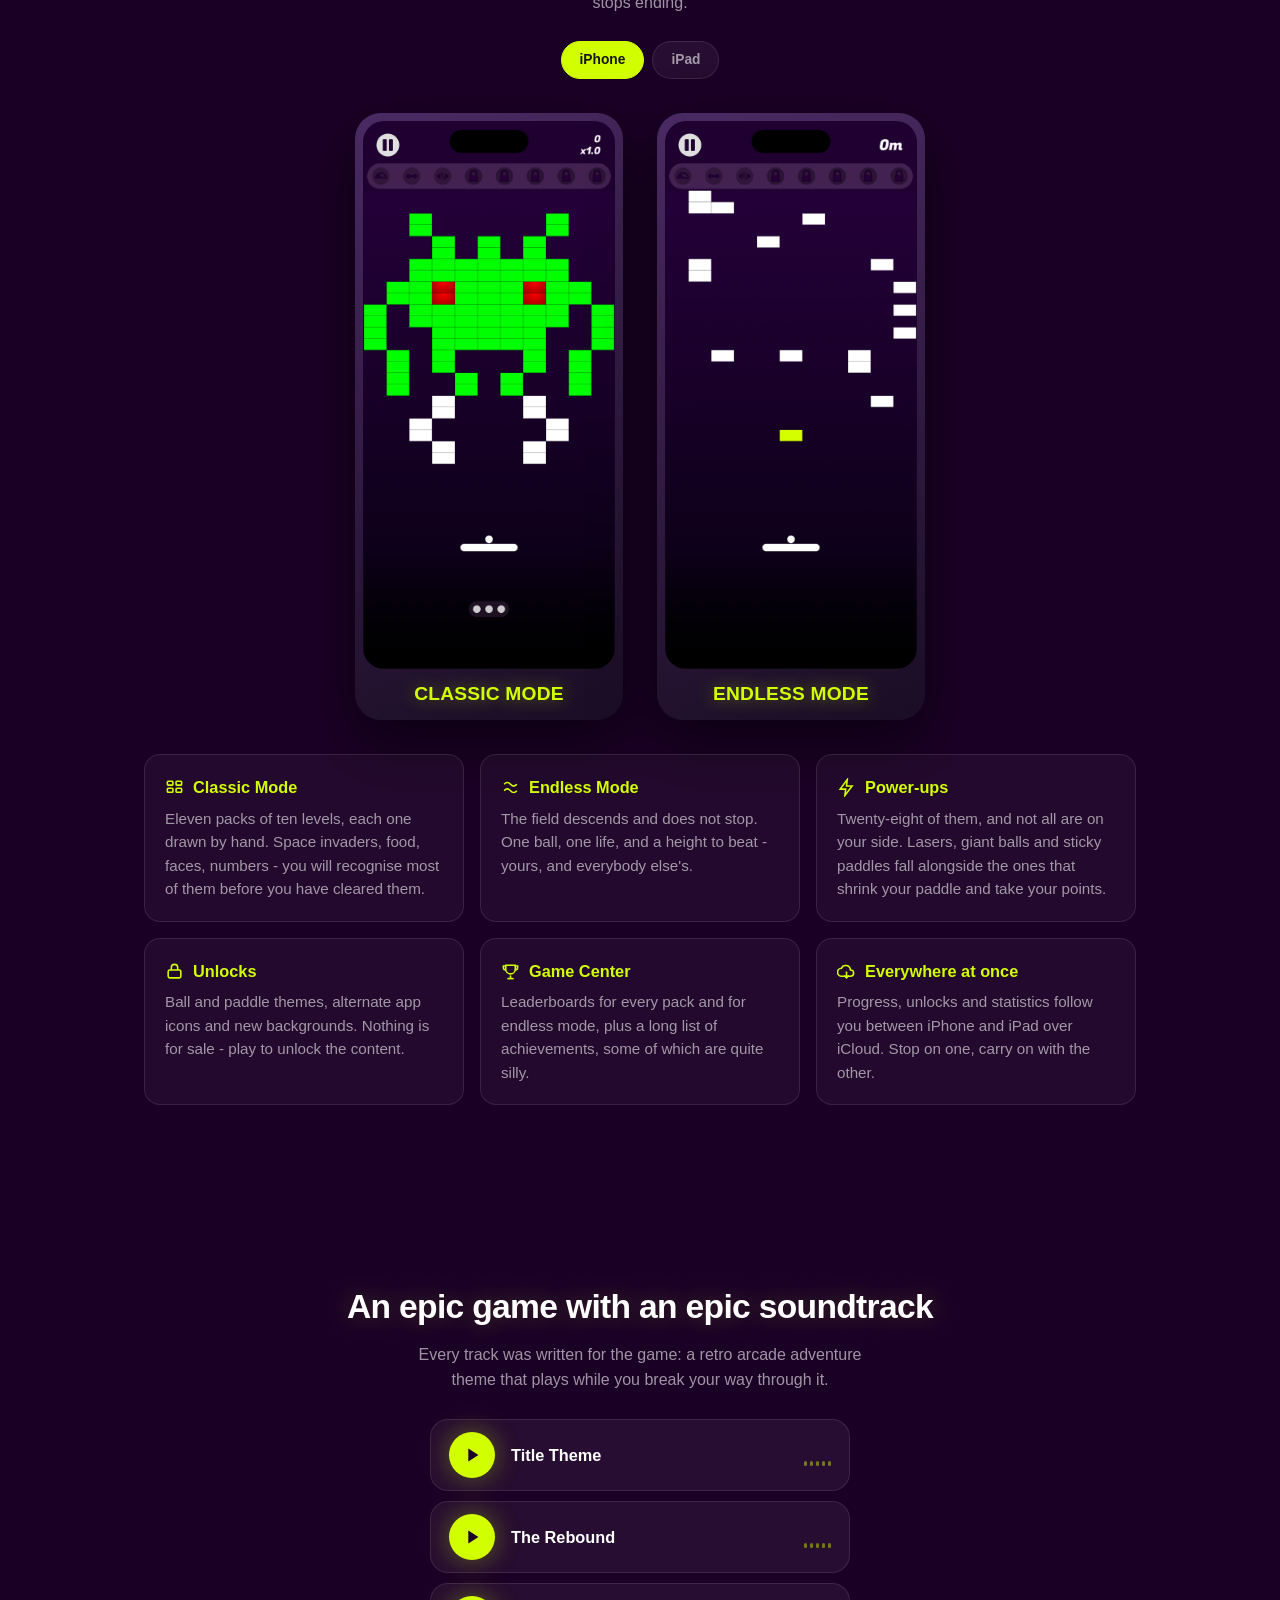
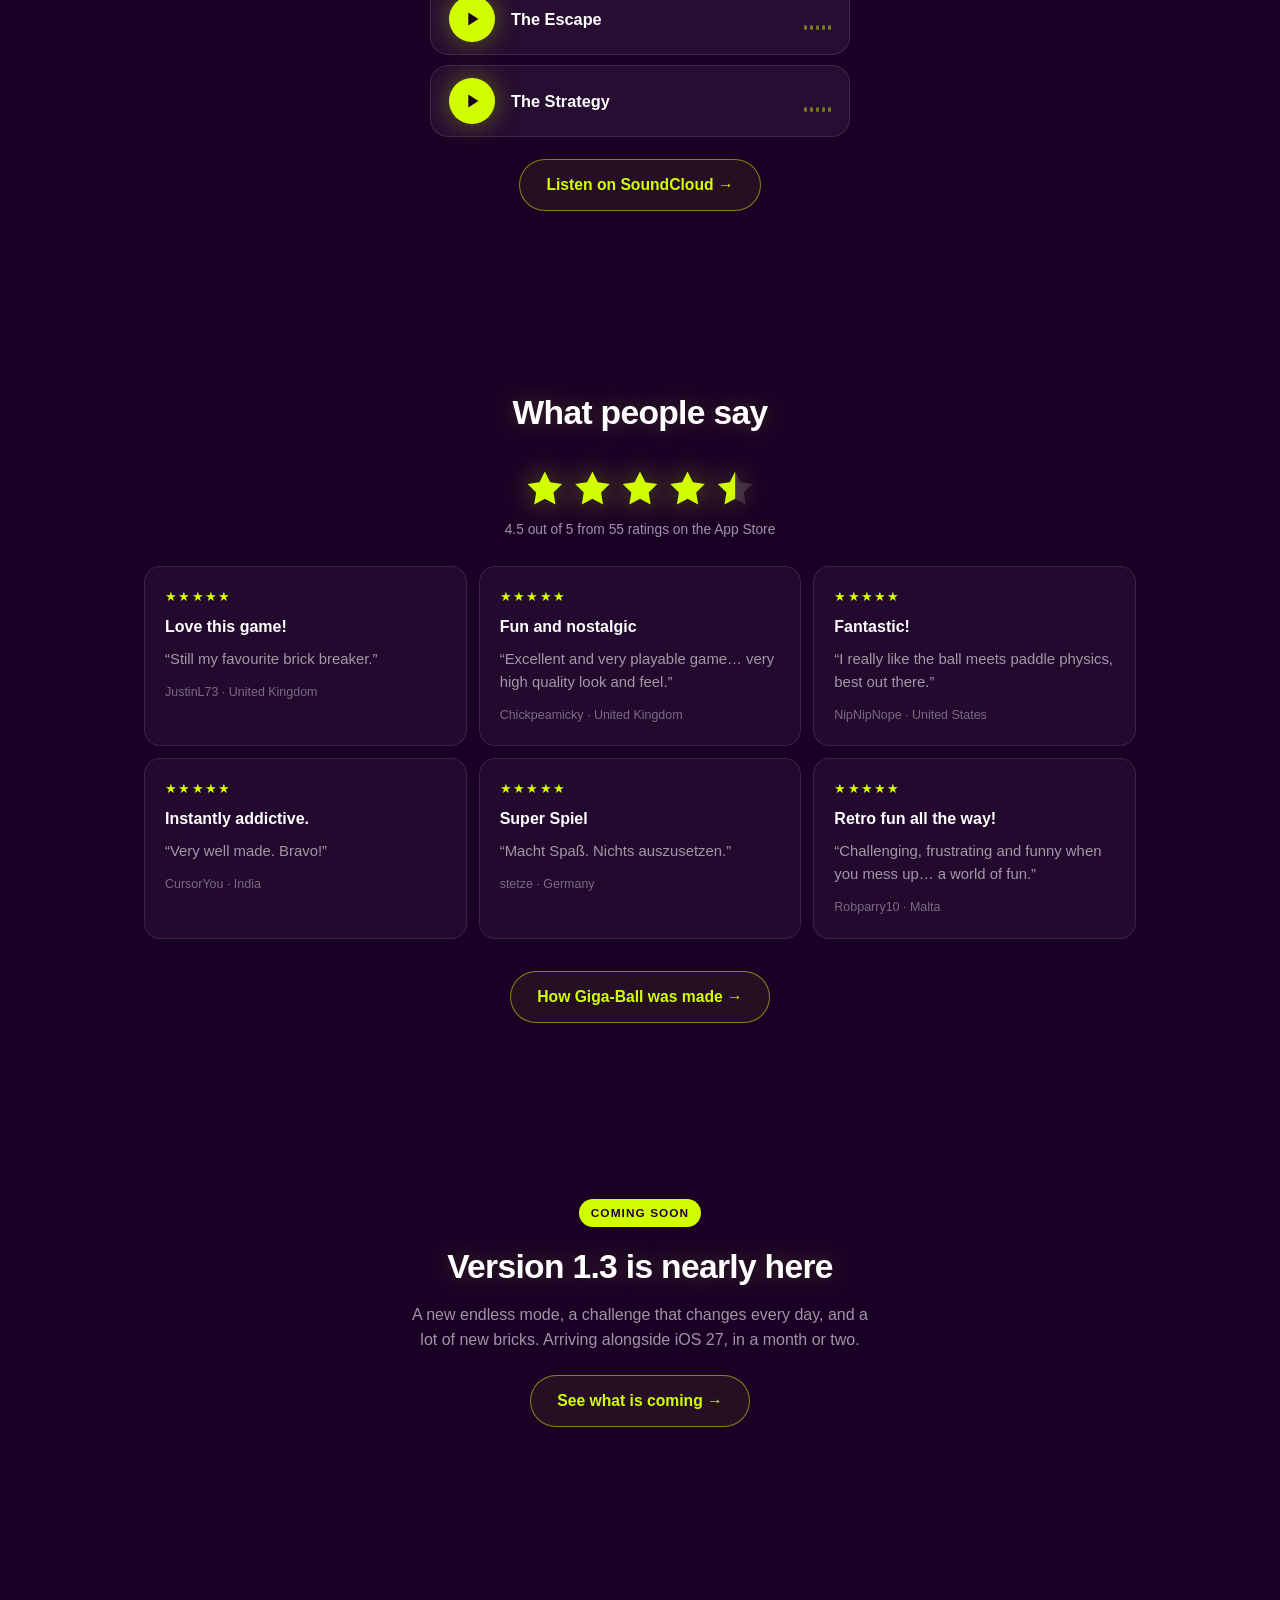
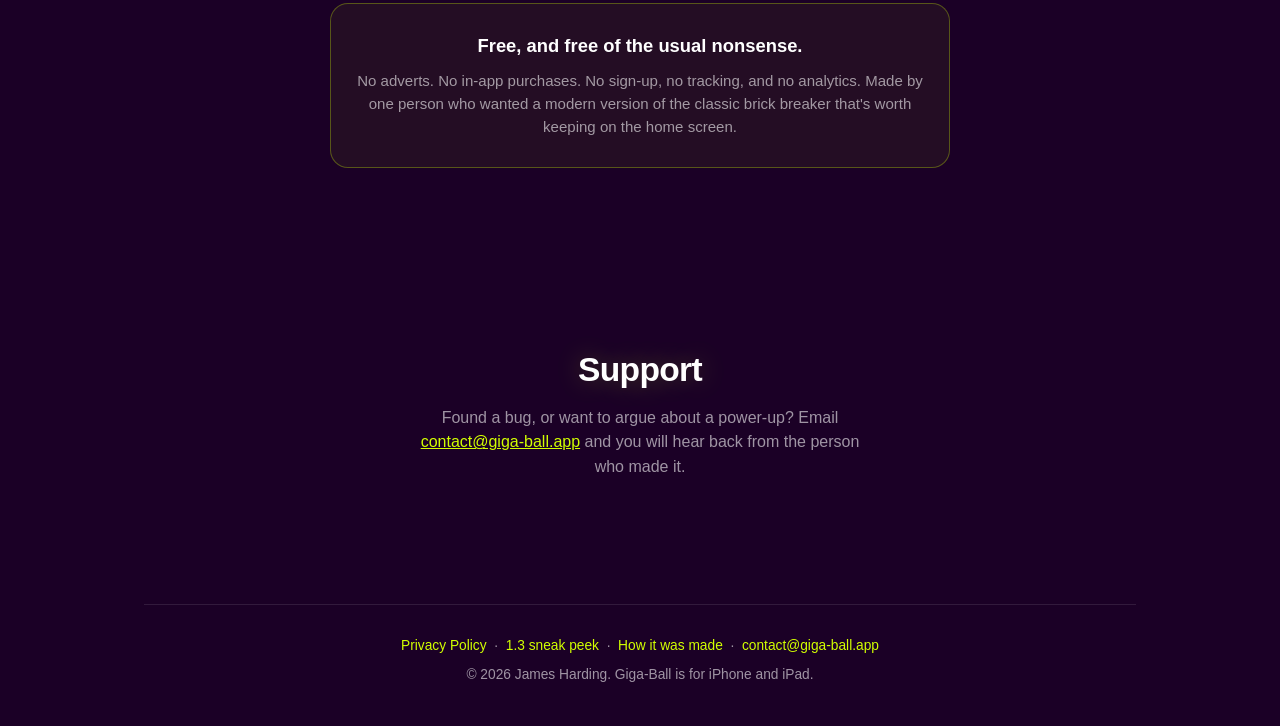
==== commit 16ac0066: "Shorter heading, and the track name on its own "An epic game with an epic soundtrack" - James's line" ====
--- a/index.html
+++ b/index.html
@@ -60,8 +60,7 @@
   .player.playing button .play { display: none; }
   .player.playing button .pause { display: block; }
   .track { text-align: left; line-height: 1.35; }
-  .track strong { display: block; color: #fff; font-size: 1rem; }
-  .track span { color: var(--text-dim); font-size: 0.86rem; }
+  .track strong { display: block; color: #fff; font-size: 1.02rem; }
   .bars { display: flex; align-items: flex-end; gap: 3px; height: 22px; margin-left: auto; }
   .bars i { width: 3px; height: 5px; border-radius: 2px; background: var(--green);
     opacity: 0.45; transition: height 0.3s ease; }
@@ -265,7 +264,7 @@
   </section>
 
   <section class="reveal soundtrack">
-    <h2>An epic game deserves a soundtrack to match</h2>
+    <h2>An epic game with an epic soundtrack</h2>
     <p class="sub">
       Every track was written for the game: a retro arcade adventure theme that plays
       while you break your way through it.
@@ -279,7 +278,6 @@
         </button>
         <div class="track">
           <strong>Title Theme</strong>
-          <span>Giga-Ball Original Soundtrack</span>
         </div>
         <div class="bars" aria-hidden="true"><i></i><i></i><i></i><i></i><i></i></div>
       </div>
@@ -290,7 +288,6 @@
         </button>
         <div class="track">
           <strong>The Rebound</strong>
-          <span>Giga-Ball Original Soundtrack</span>
         </div>
         <div class="bars" aria-hidden="true"><i></i><i></i><i></i><i></i><i></i></div>
       </div>
@@ -301,7 +298,6 @@
         </button>
         <div class="track">
           <strong>The Escape</strong>
-          <span>Giga-Ball Original Soundtrack</span>
         </div>
         <div class="bars" aria-hidden="true"><i></i><i></i><i></i><i></i><i></i></div>
       </div>
@@ -312,7 +308,6 @@
         </button>
         <div class="track">
           <strong>The Strategy</strong>
-          <span>Giga-Ball Original Soundtrack</span>
         </div>
         <div class="bars" aria-hidden="true"><i></i><i></i><i></i><i></i><i></i></div>
       </div>
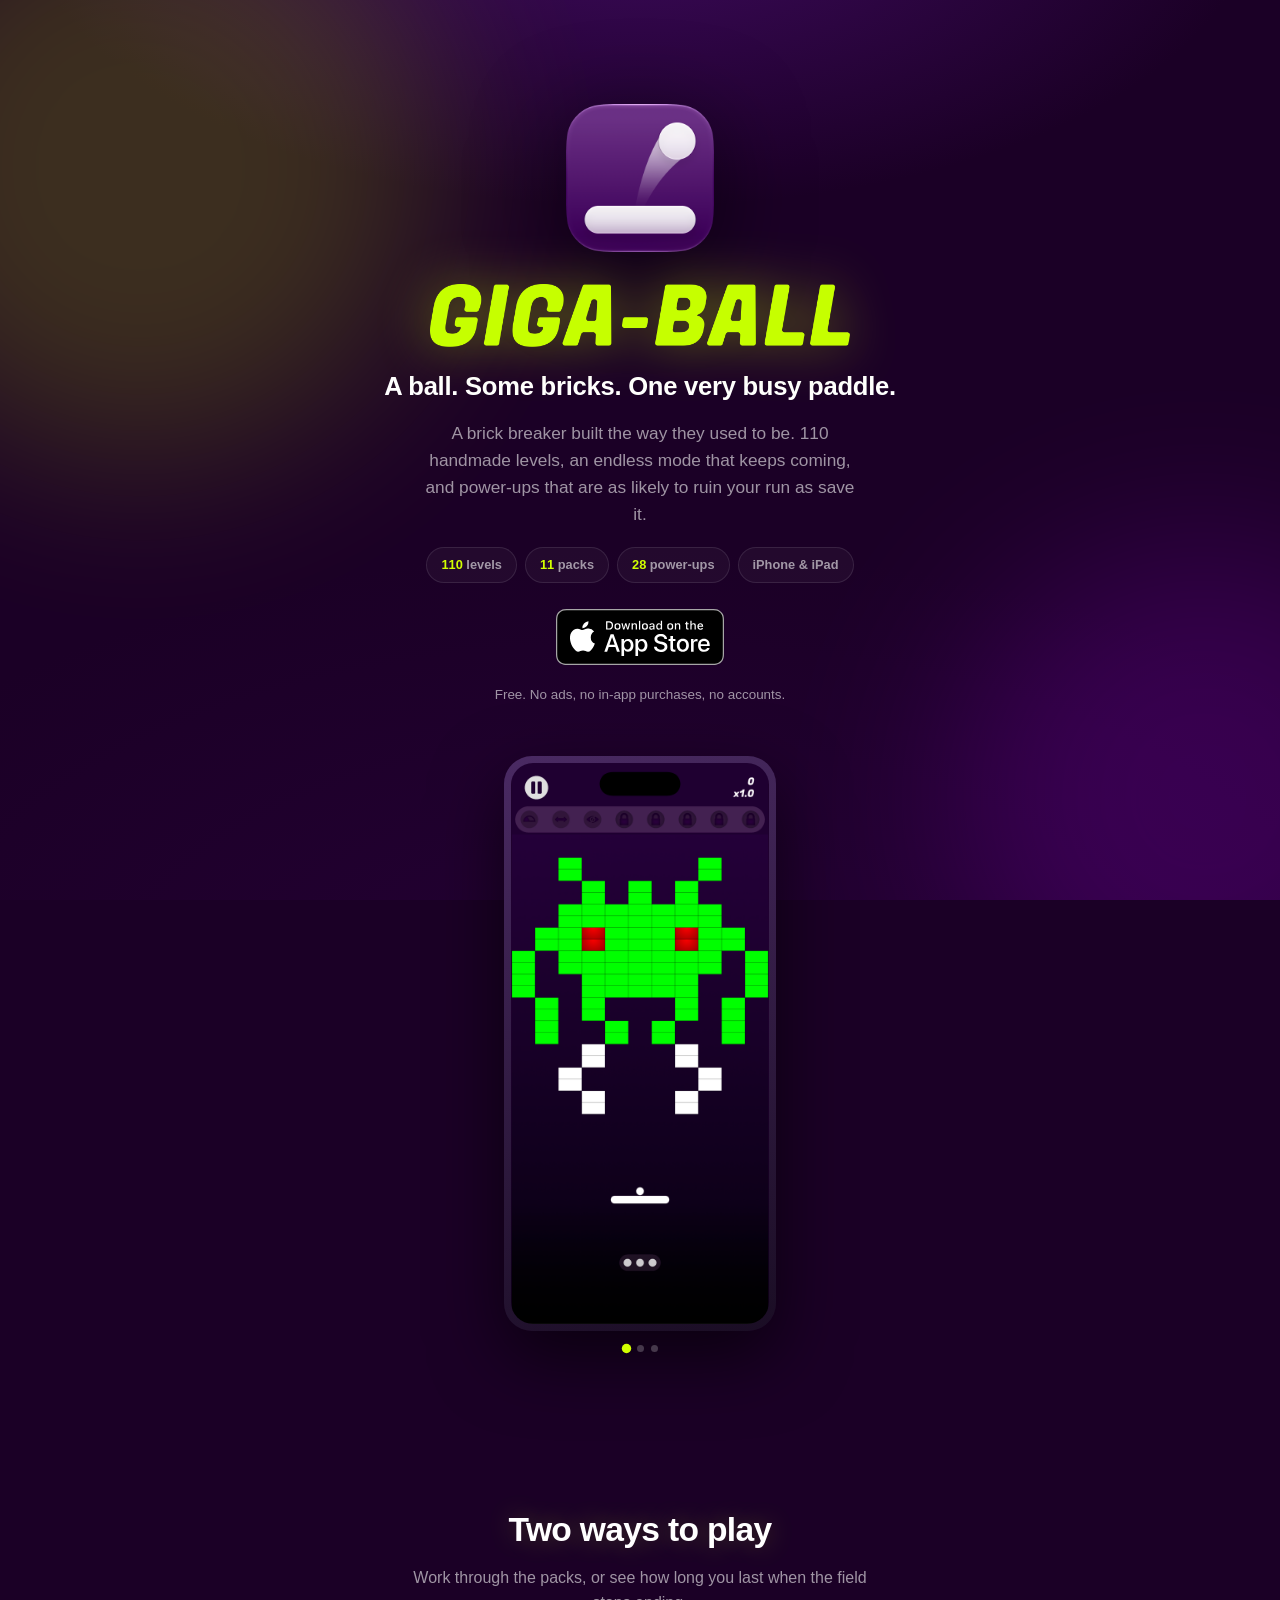
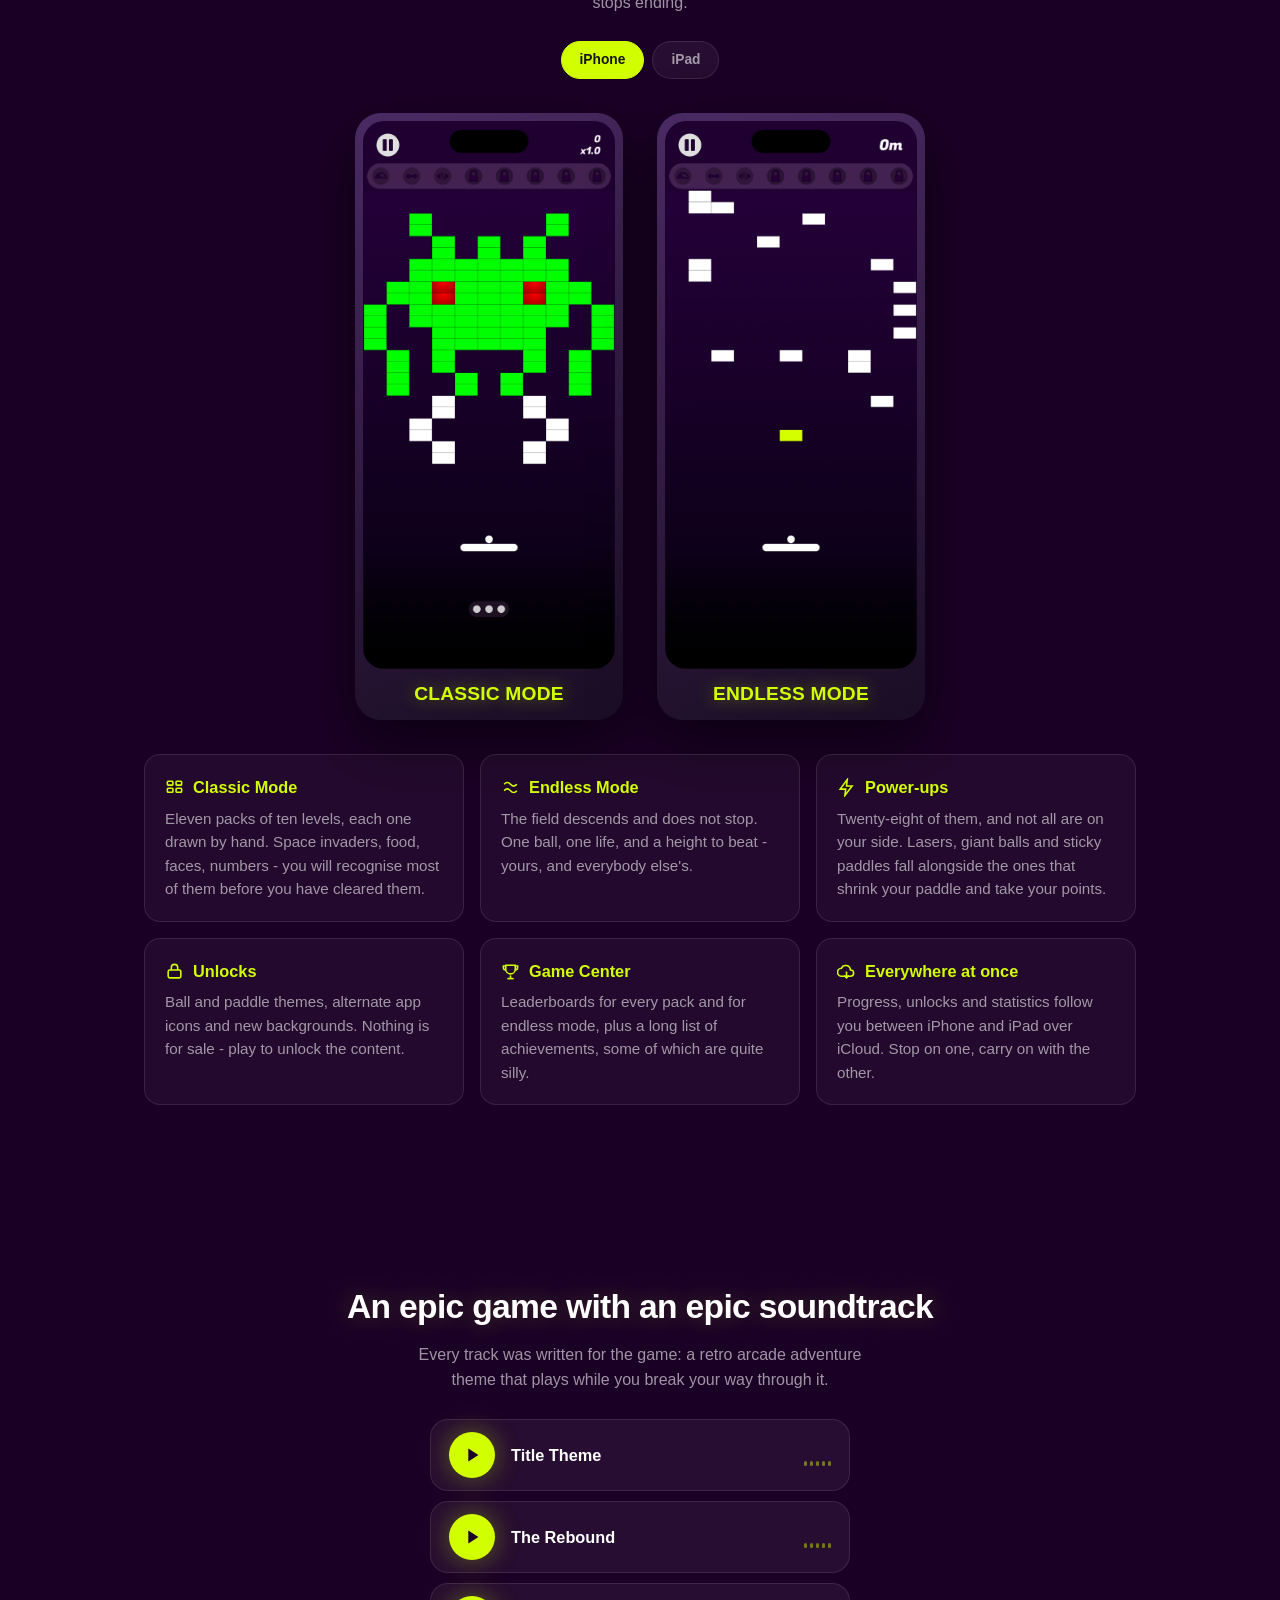
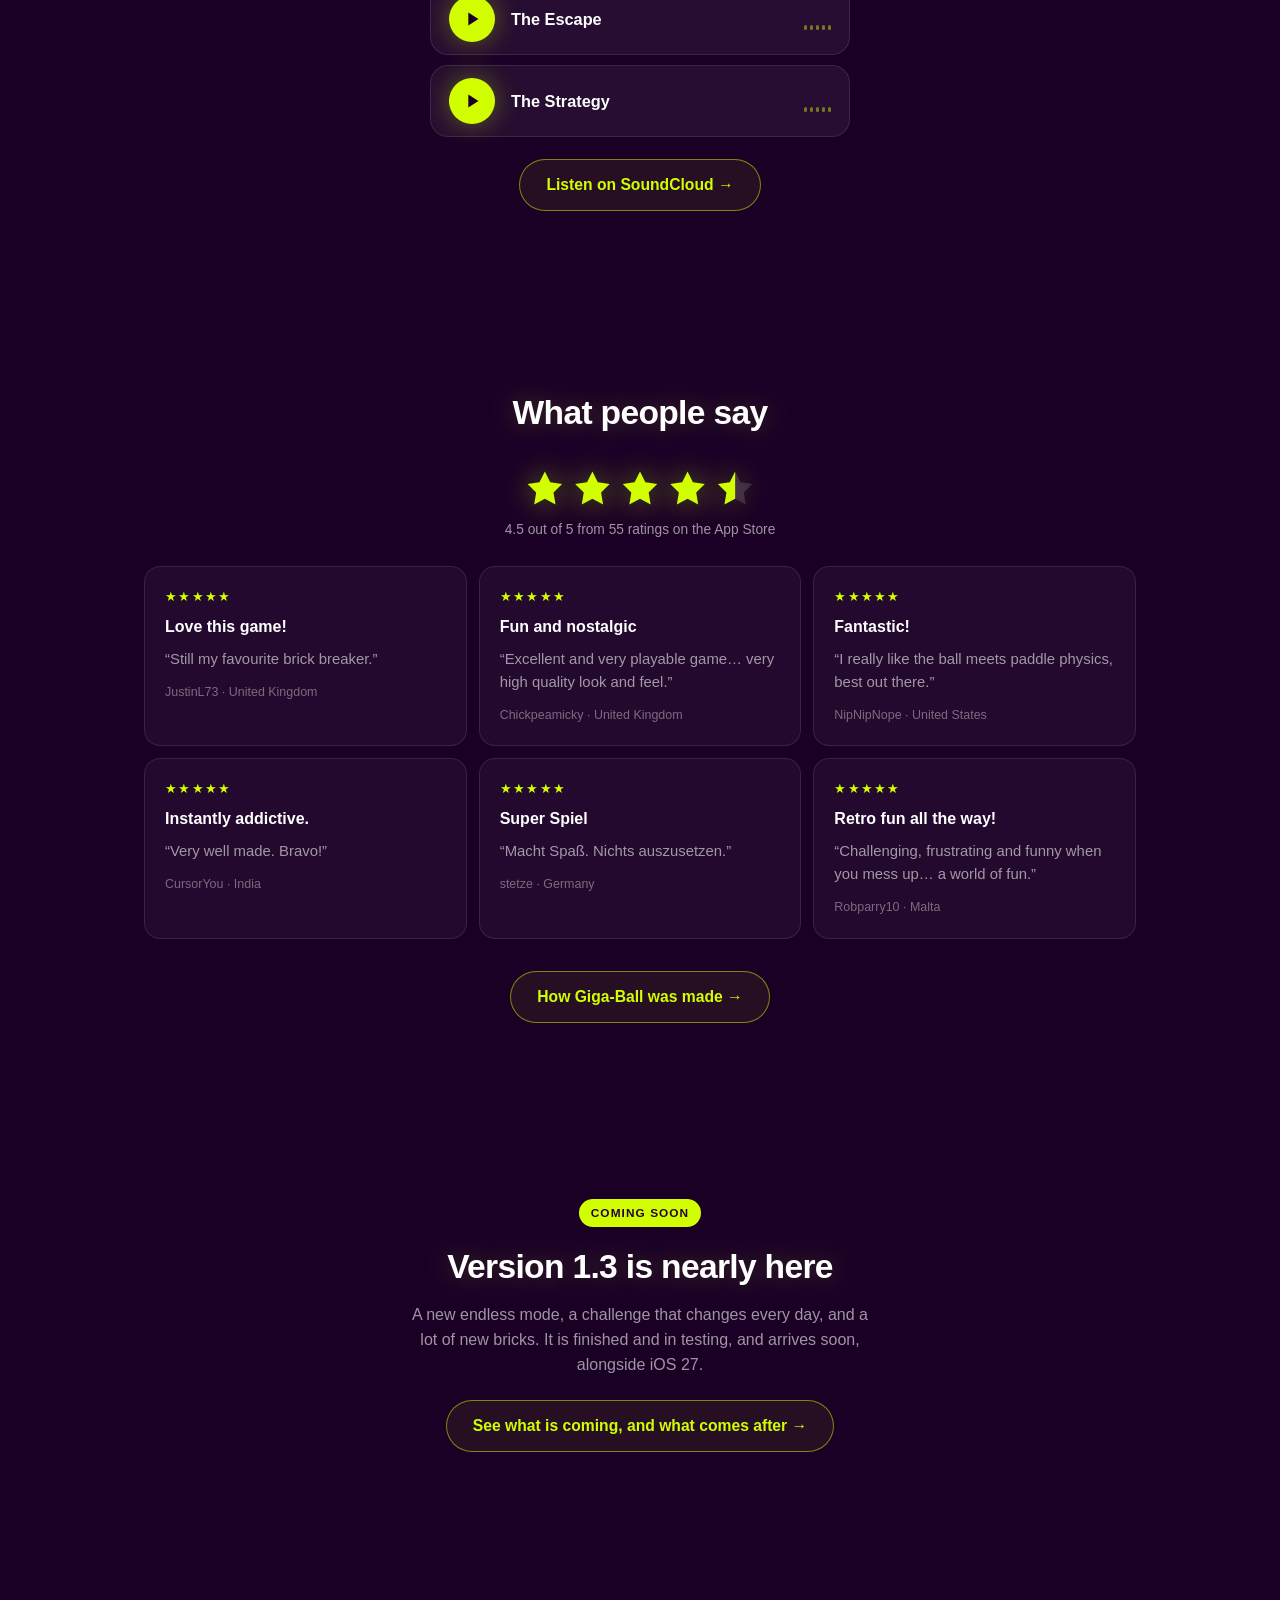
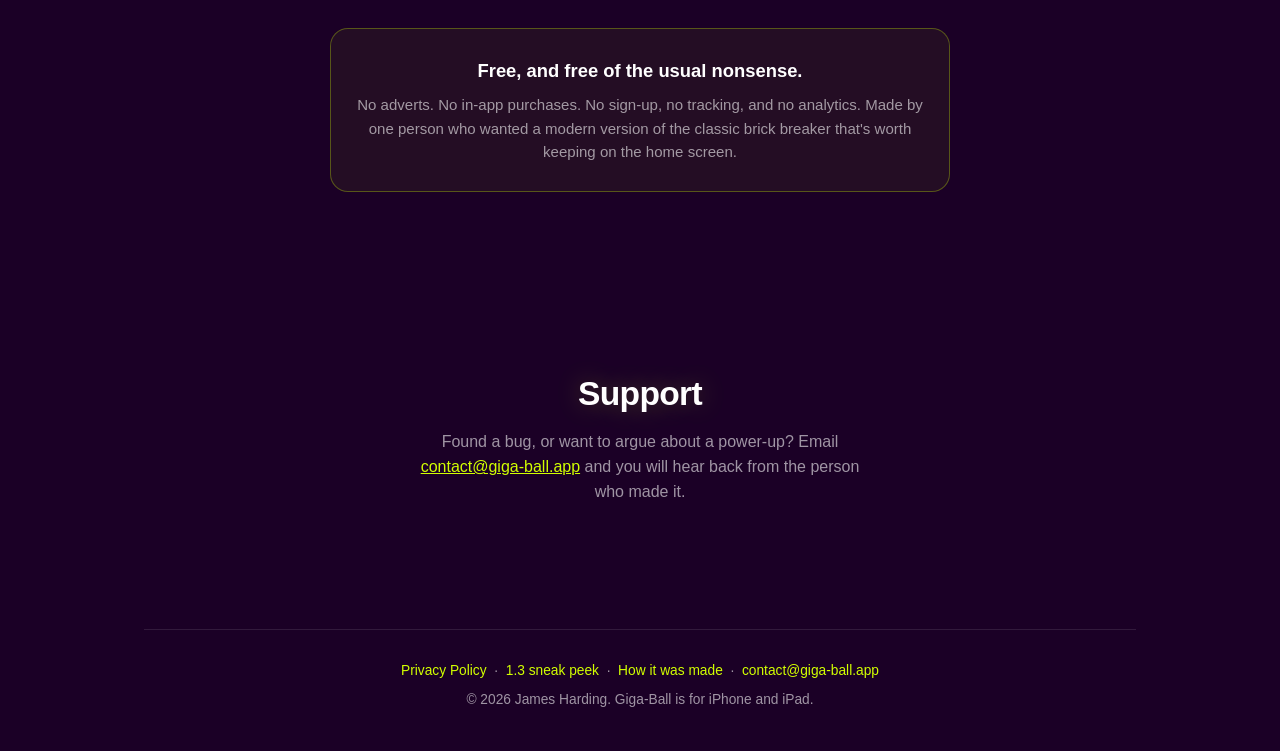
==== commit 97fecad8: "The 1.3 page brought up to the finished build, and what comes after The sneak peek now matches what " ====
--- a/index.html
+++ b/index.html
@@ -397,9 +397,9 @@
     <h2 style="margin-top:14px">Version 1.3 is nearly here</h2>
     <p class="sub">
       A new endless mode, a challenge that changes every day, and a lot of new bricks.
-      Arriving alongside iOS 27, in a month or two.
+      It is finished and in testing, and arrives soon, alongside iOS 27.
     </p>
-    <a class="ghost" href="sneak-peek.html">See what is coming &rarr;</a>
+    <a class="ghost" href="sneak-peek.html">See what is coming, and what comes after &rarr;</a>
   </section>
 
   <section class="reveal">
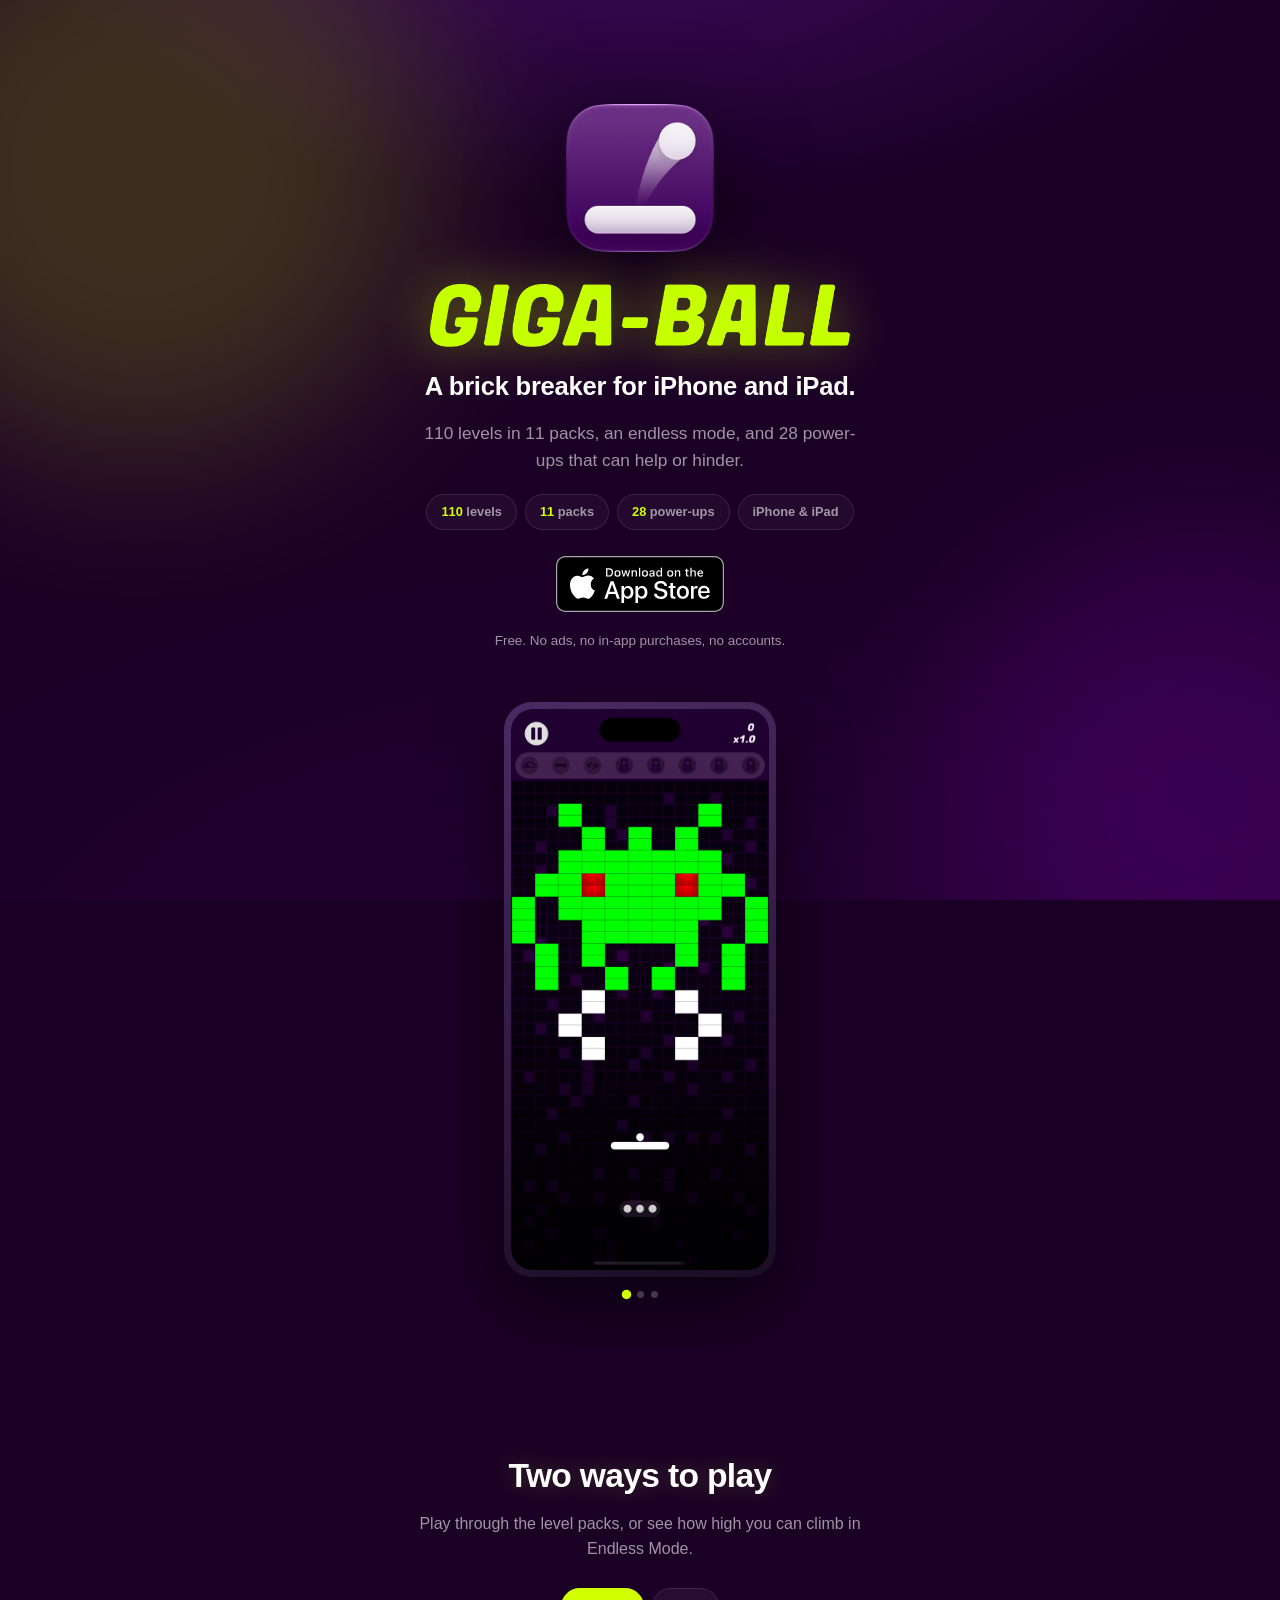
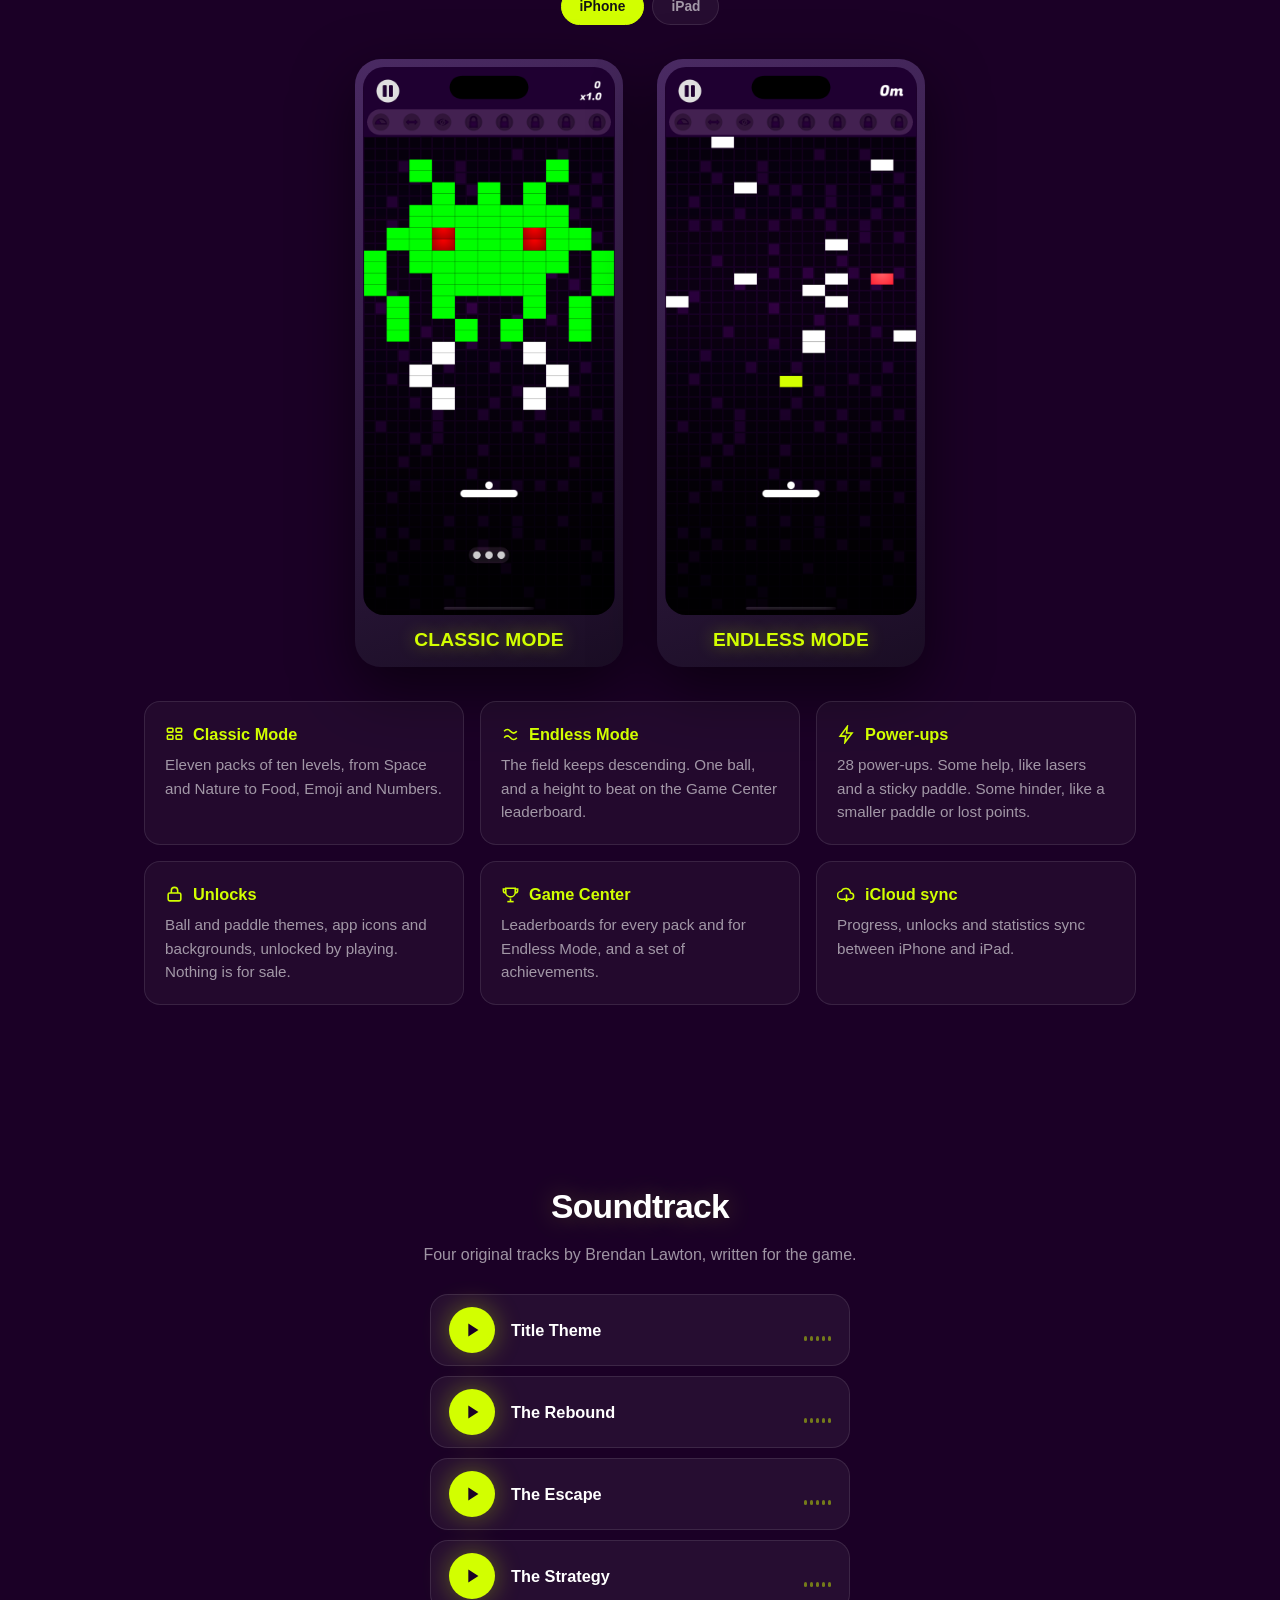
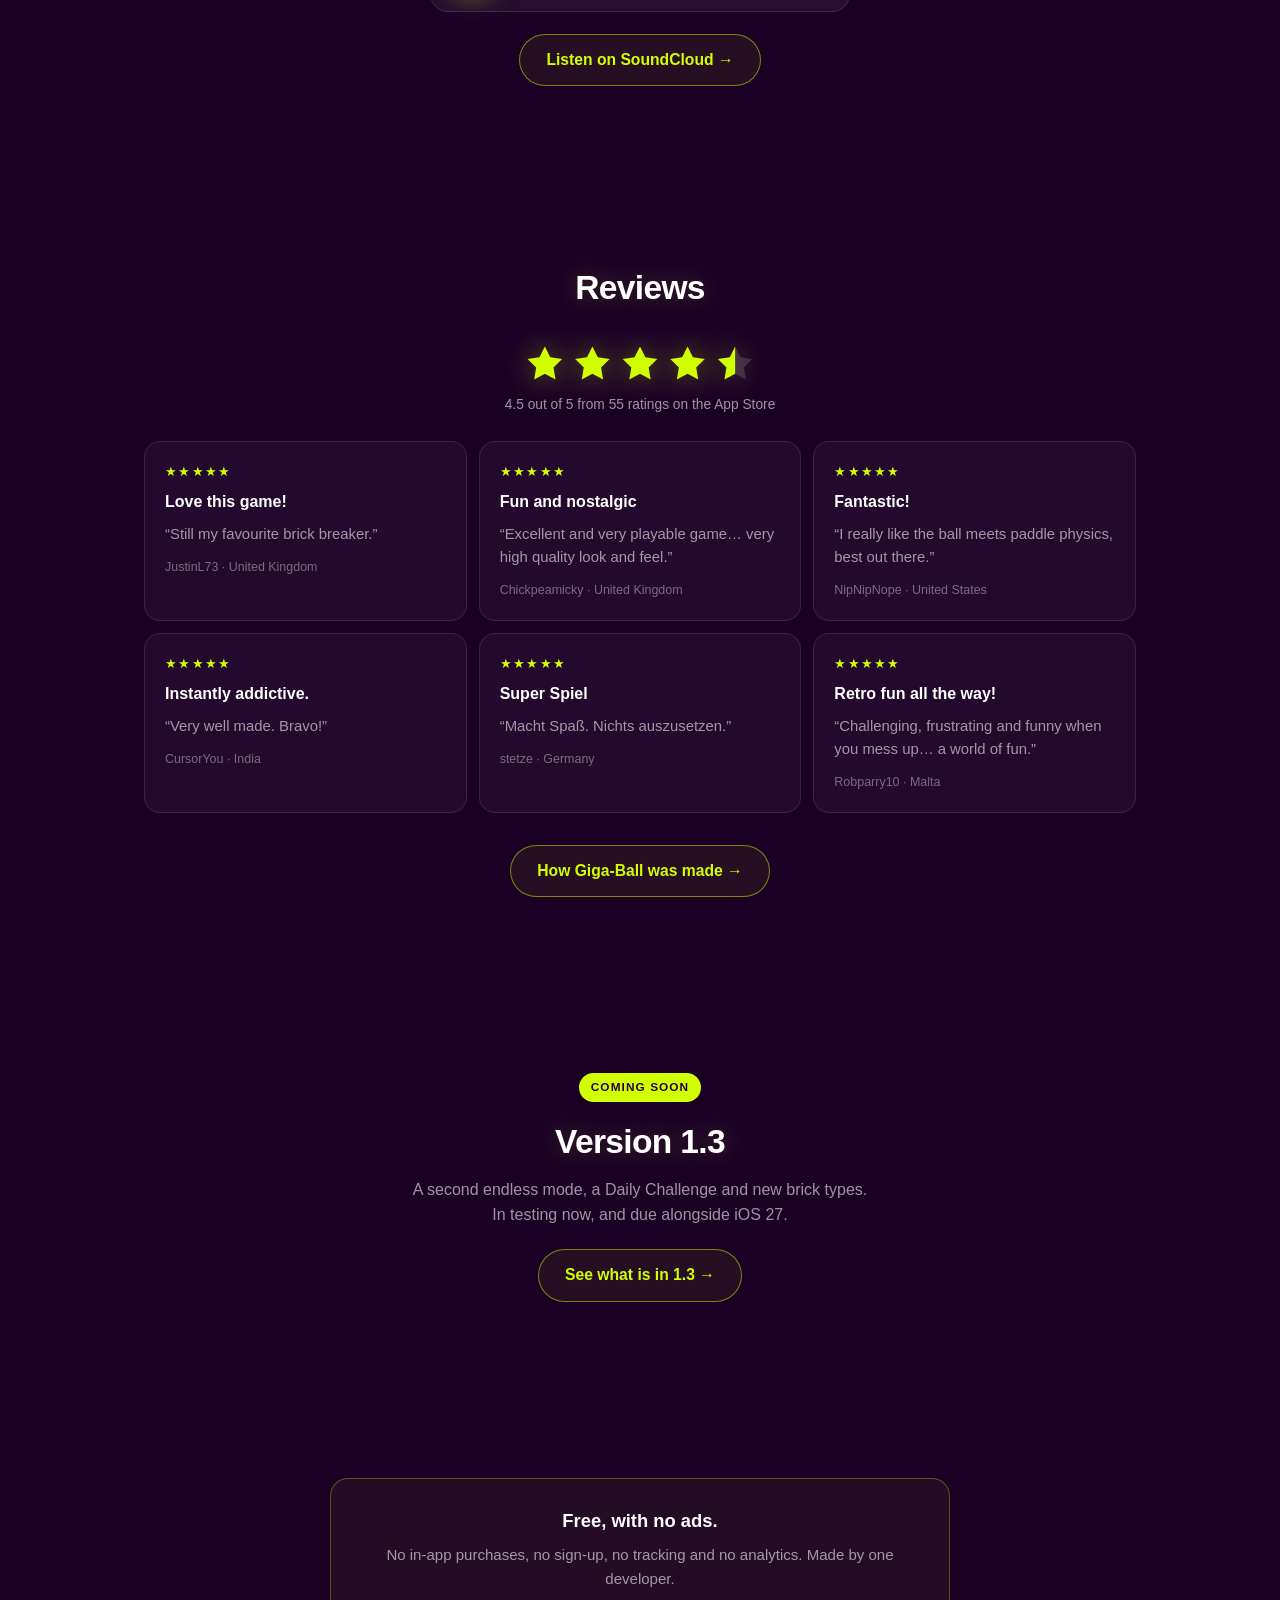
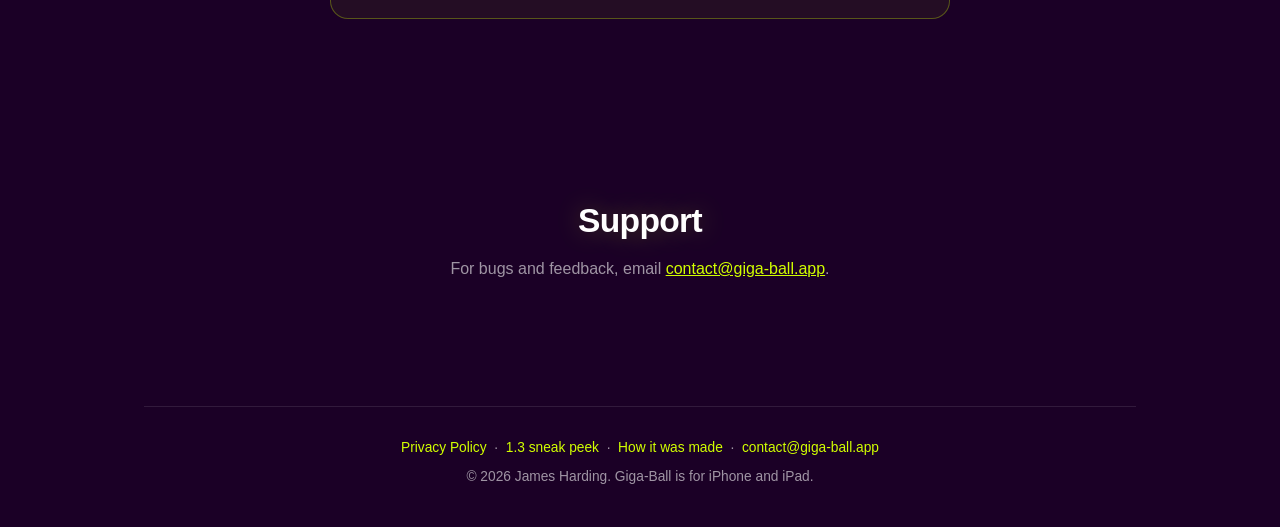
==== commit a36fd93f: "New screenshots from the 1.3 build, and plainer wording The front page's five screenshots are retake" ====
--- a/index.html
+++ b/index.html
@@ -4,10 +4,10 @@
 <meta charset="utf-8">
 <meta name="viewport" content="width=device-width, initial-scale=1, viewport-fit=cover">
 <title>Giga-Ball - a brick breaker for iPhone and iPad</title>
-<meta name="description" content="Giga-Ball is a brick breaker for iPhone and iPad. 110 handmade levels across 11 packs, an endless mode that never lets up, and 28 power-ups. Free, with no ads and no in-app purchases.">
+<meta name="description" content="Giga-Ball is a brick breaker for iPhone and iPad: 110 levels in 11 packs, an endless mode and 28 power-ups. Free, with no ads and no in-app purchases.">
 <meta name="theme-color" content="#1b0026">
 <meta property="og:title" content="Giga-Ball">
-<meta property="og:description" content="A brick breaker for iPhone and iPad. 110 handmade levels, an endless mode, 28 power-ups. Free - no ads, no in-app purchases.">
+<meta property="og:description" content="A brick breaker for iPhone and iPad: 110 levels, an endless mode and 28 power-ups. Free, with no ads and no in-app purchases.">
 <meta property="og:image" content="https://giga-ball.app/assets/icon.png">
 <meta property="og:url" content="https://giga-ball.app">
 <meta name="twitter:card" content="summary_large_image">
@@ -179,12 +179,10 @@
     <img class="wordmark" src="assets/logo.png" alt="Giga-Ball">
     <h1 class="sr-only">Giga-Ball</h1>
 
-    <p class="tagline">A ball. Some bricks. One very busy paddle.</p>
+    <p class="tagline">A brick breaker for iPhone and iPad.</p>
     <p class="blurb">
-      A brick breaker built the way they used to be. 110 handmade levels, an endless
-      mode that keeps coming, and power-ups that are as likely to ruin your run as
-      save it.
-    </p>
+        110 levels in 11 packs, an endless mode, and 28 power-ups that can help or hinder.
+      </p>
 
     <div class="badges">
       <span class="pill"><strong>110</strong> levels</span>
@@ -206,7 +204,7 @@
 
   <section class="reveal">
     <h2>Two ways to play</h2>
-    <p class="sub">Work through the packs, or see how long you last when the field stops ending.</p>
+    <p class="sub">Play through the level packs, or see how high you can climb in Endless Mode.</p>
 
     <div class="device-switch" role="tablist" aria-label="Screenshots by device">
       <button id="switchPhone" class="on" role="tab" aria-selected="true">iPhone</button>
@@ -238,37 +236,34 @@
     <div class="grid">
       <div class="card">
         <h3><svg viewBox="0 0 24 24" fill="none" stroke="currentColor" stroke-width="2"><rect x="3" y="4" width="7" height="5" rx="1"/><rect x="14" y="4" width="7" height="5" rx="1"/><rect x="3" y="13" width="7" height="5" rx="1"/><rect x="14" y="13" width="7" height="5" rx="1"/></svg>Classic Mode</h3>
-        <p>Eleven packs of ten levels, each one drawn by hand. Space invaders, food, faces, numbers - you will recognise most of them before you have cleared them.</p>
+        <p>Eleven packs of ten levels, from Space and Nature to Food, Emoji and Numbers.</p>
       </div>
       <div class="card">
         <h3><svg viewBox="0 0 24 24" fill="none" stroke="currentColor" stroke-width="2"><path d="M4 8c2.5-3 5.5-3 8 0s5.5 3 8 0"/><path d="M4 16c2.5-3 5.5-3 8 0s5.5 3 8 0"/></svg>Endless Mode</h3>
-        <p>The field descends and does not stop. One ball, one life, and a height to beat - yours, and everybody else's.</p>
+        <p>The field keeps descending. One ball, and a height to beat on the Game Center leaderboard.</p>
       </div>
       <div class="card">
         <h3><svg viewBox="0 0 24 24" fill="none" stroke="currentColor" stroke-width="2"><path d="M13 2 4 14h7l-1 8 9-12h-7z"/></svg>Power-ups</h3>
-        <p>Twenty-eight of them, and not all are on your side. Lasers, giant balls and sticky paddles fall alongside the ones that shrink your paddle and take your points.</p>
+        <p>28 power-ups. Some help, like lasers and a sticky paddle. Some hinder, like a smaller paddle or lost points.</p>
       </div>
       <div class="card">
         <h3><svg viewBox="0 0 24 24" fill="none" stroke="currentColor" stroke-width="2"><rect x="4" y="10" width="16" height="10" rx="2"/><path d="M8 10V7a4 4 0 0 1 8 0v3"/></svg>Unlocks</h3>
-        <p>Ball and paddle themes, alternate app icons and new backgrounds. Nothing is for sale - play to unlock the content.</p>
+        <p>Ball and paddle themes, app icons and backgrounds, unlocked by playing. Nothing is for sale.</p>
       </div>
       <div class="card">
         <h3><svg viewBox="0 0 24 24" fill="none" stroke="currentColor" stroke-width="2"><path d="M8 21h8"/><path d="M12 17v4"/><path d="M6 4h12v5a6 6 0 0 1-12 0z"/><path d="M18 5h3v2a3 3 0 0 1-3 3"/><path d="M6 5H3v2a3 3 0 0 0 3 3"/></svg>Game Center</h3>
-        <p>Leaderboards for every pack and for endless mode, plus a long list of achievements, some of which are quite silly.</p>
+        <p>Leaderboards for every pack and for Endless Mode, and a set of achievements.</p>
       </div>
       <div class="card">
-        <h3><svg viewBox="0 0 24 24" fill="none" stroke="currentColor" stroke-width="2"><path d="M17 18a4 4 0 0 0 0-8 6 6 0 0 0-11.5-2A3.5 3.5 0 0 0 6 18z"/><path d="M12 12v8"/><path d="m9 17 3 3 3-3"/></svg>Everywhere at once</h3>
-        <p>Progress, unlocks and statistics follow you between iPhone and iPad over iCloud. Stop on one, carry on with the other.</p>
+        <h3><svg viewBox="0 0 24 24" fill="none" stroke="currentColor" stroke-width="2"><path d="M17 18a4 4 0 0 0 0-8 6 6 0 0 0-11.5-2A3.5 3.5 0 0 0 6 18z"/><path d="M12 12v8"/><path d="m9 17 3 3 3-3"/></svg>iCloud sync</h3>
+        <p>Progress, unlocks and statistics sync between iPhone and iPad.</p>
       </div>
     </div>
   </section>
 
   <section class="reveal soundtrack">
-    <h2>An epic game with an epic soundtrack</h2>
-    <p class="sub">
-      Every track was written for the game: a retro arcade adventure theme that plays
-      while you break your way through it.
-    </p>
+    <h2>Soundtrack</h2>
+    <p class="sub">Four original tracks by Brendan Lawton, written for the game.</p>
 
     <div class="playlist">
       <div class="player" data-src="assets/title-theme.mp3">
@@ -324,7 +319,7 @@
   </section>
 
   <section class="reveal">
-    <h2>What people say</h2>
+    <h2>Reviews</h2>
     <svg class="stars" viewBox="0 0 116 20" aria-hidden="true">
       <defs>
         <path id="star" d="M10 1.2l2.7 5.5 6 .9-4.35 4.25 1.03 6-5.38-2.83L4.6 17.85l1.03-6L1.28 7.6l6-.9z"/>
@@ -394,21 +389,16 @@
 
   <section class="reveal peek">
     <span class="flag">Coming soon</span>
-    <h2 style="margin-top:14px">Version 1.3 is nearly here</h2>
-    <p class="sub">
-      A new endless mode, a challenge that changes every day, and a lot of new bricks.
-      It is finished and in testing, and arrives soon, alongside iOS 27.
-    </p>
-    <a class="ghost" href="sneak-peek.html">See what is coming, and what comes after &rarr;</a>
+    <h2 style="margin-top:14px">Version 1.3</h2>
+    <p class="sub">A second endless mode, a Daily Challenge and new brick types. In testing now, and due alongside iOS 27.</p>
+    <a class="ghost" href="sneak-peek.html">See what is in 1.3 &rarr;</a>
   </section>
 
   <section class="reveal">
     <div class="honest">
-      <p>Free, and free of the usual nonsense.</p>
+      <p>Free, with no ads.</p>
       <span>
-        No adverts. No in-app purchases. No sign-up, no tracking, and no analytics.
-        Made by one person who wanted a modern version of the classic brick breaker
-        that's worth keeping on the home screen.
+        No in-app purchases, no sign-up, no tracking and no analytics. Made by one developer.
       </span>
     </div>
   </section>
@@ -416,9 +406,8 @@
   <section class="reveal" id="support" style="text-align:center">
     <h2>Support</h2>
     <p class="sub">
-      Found a bug, or want to argue about a power-up? Email
-      <a href="mailto:contact@giga-ball.app" style="color:var(--green)">contact@giga-ball.app</a>
-      and you will hear back from the person who made it.
+      For bugs and feedback, email
+      <a href="mailto:contact@giga-ball.app" style="color:var(--green)">contact@giga-ball.app</a>.
     </p>
   </section>
 
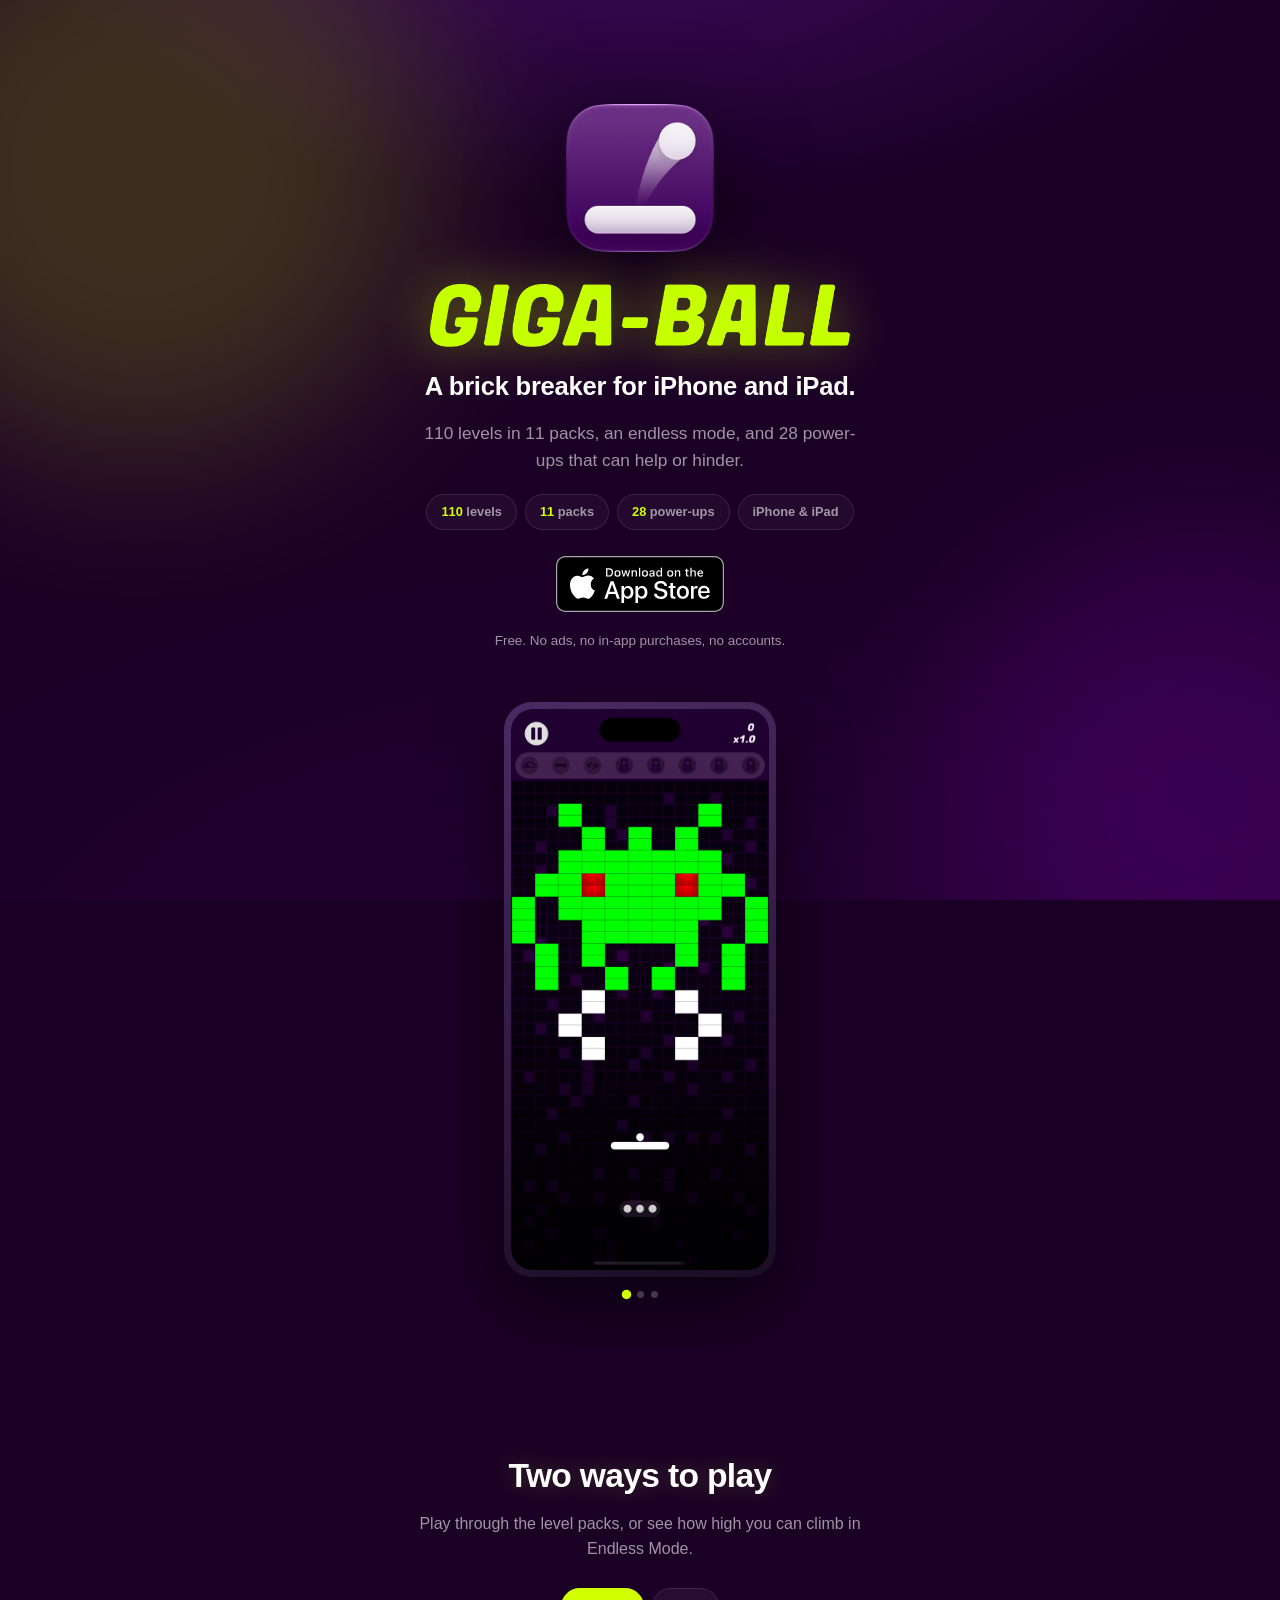
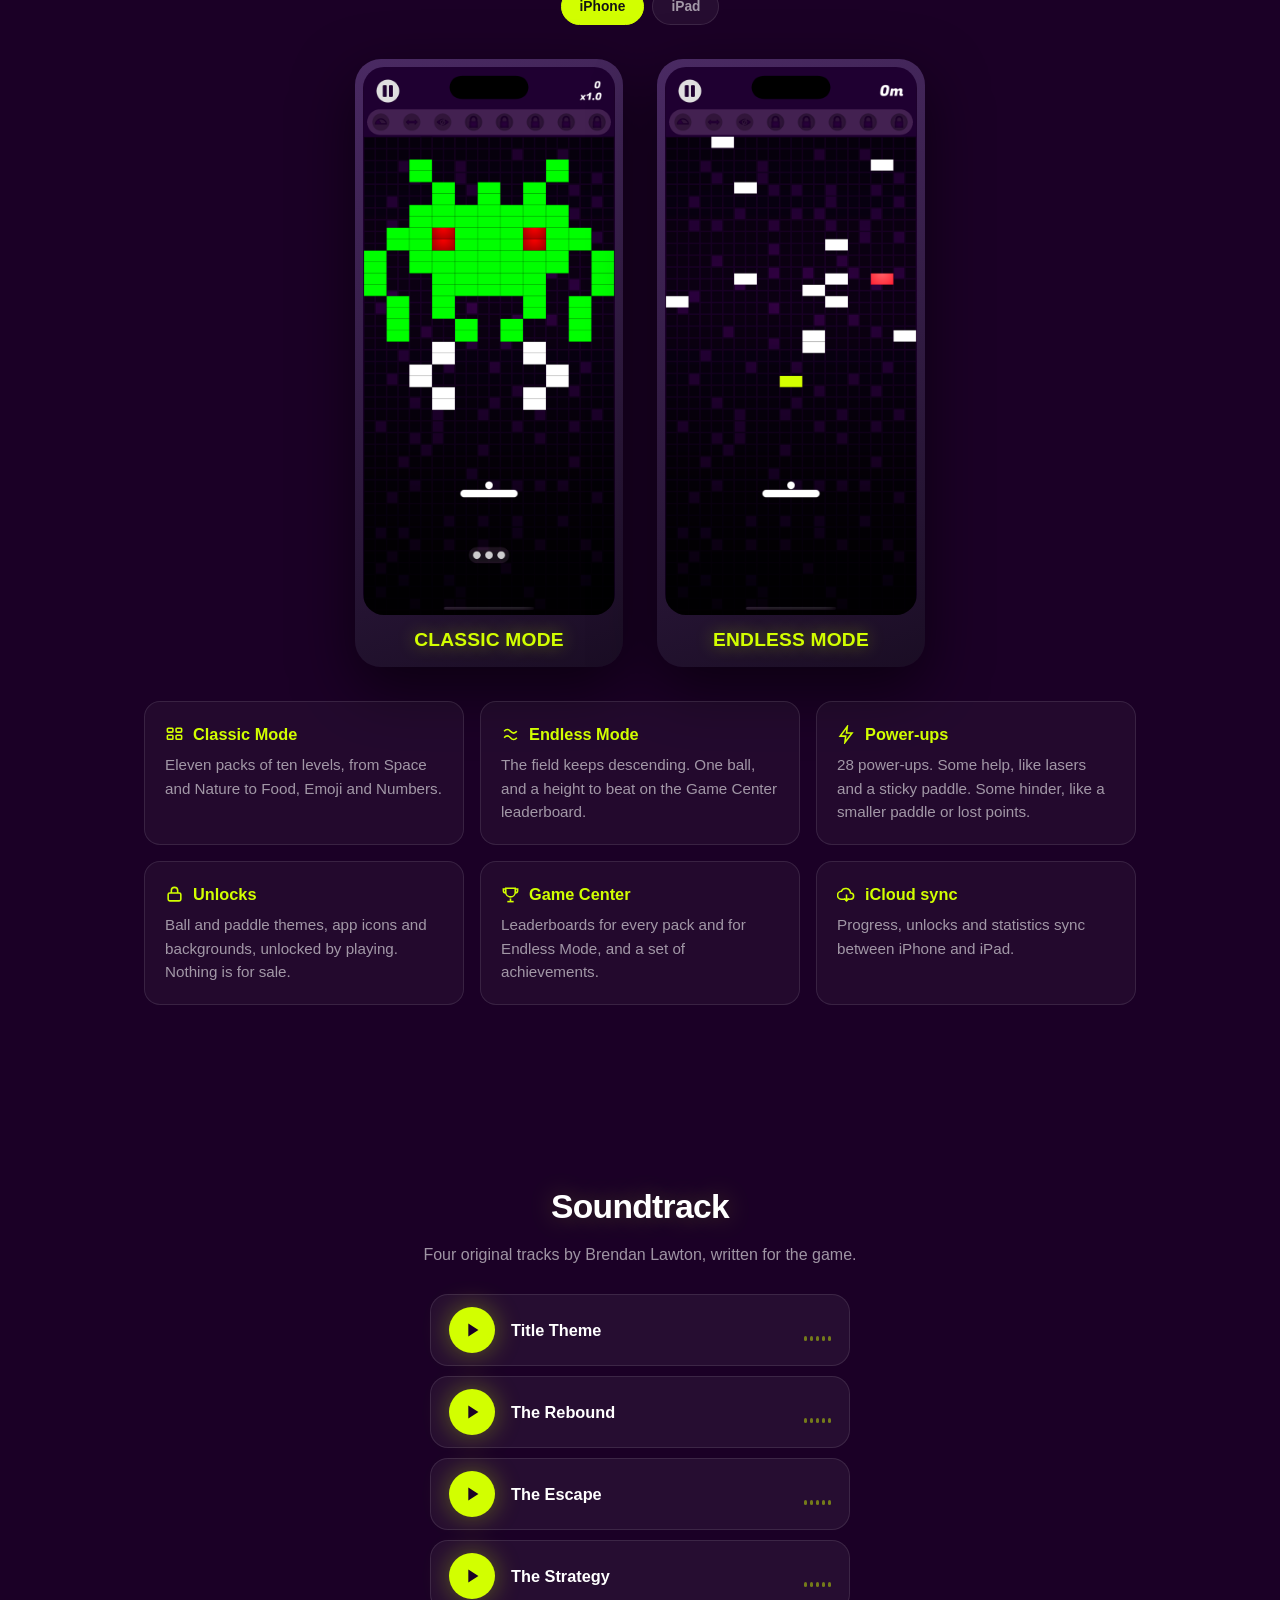
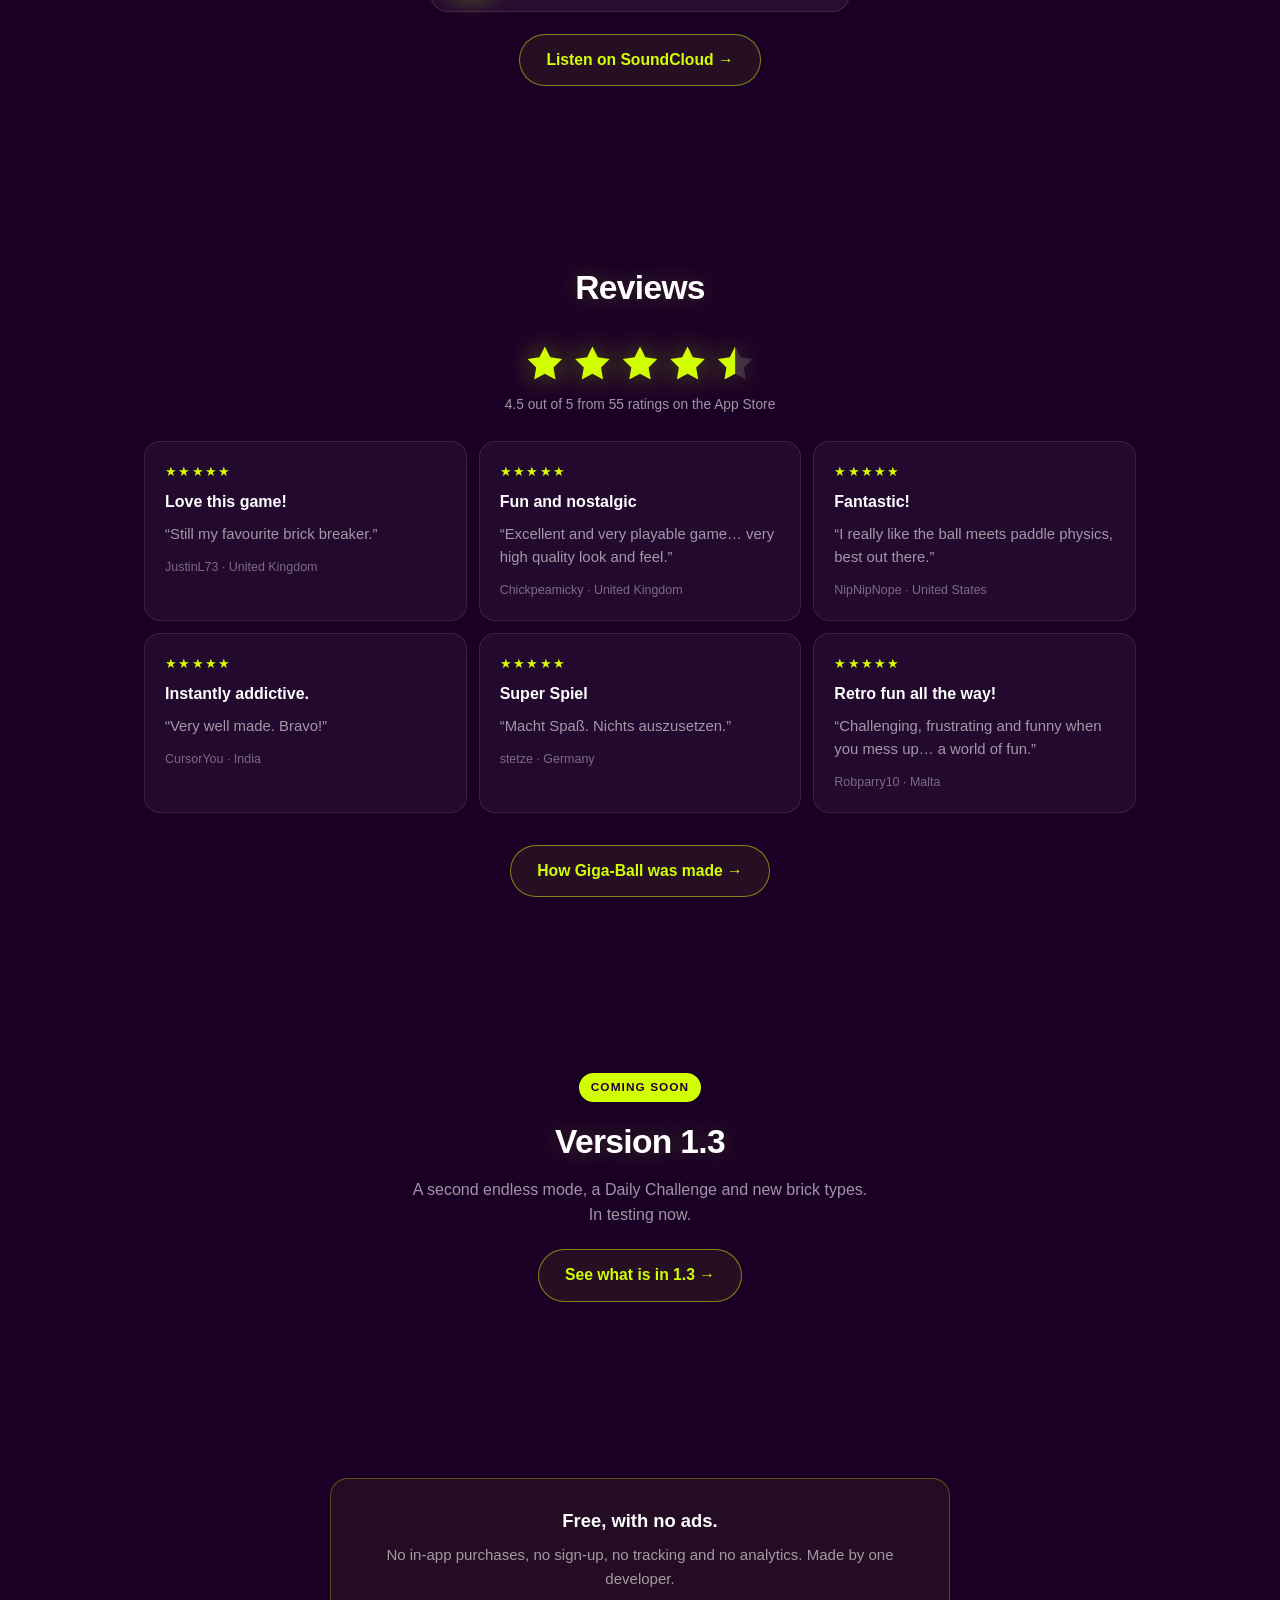
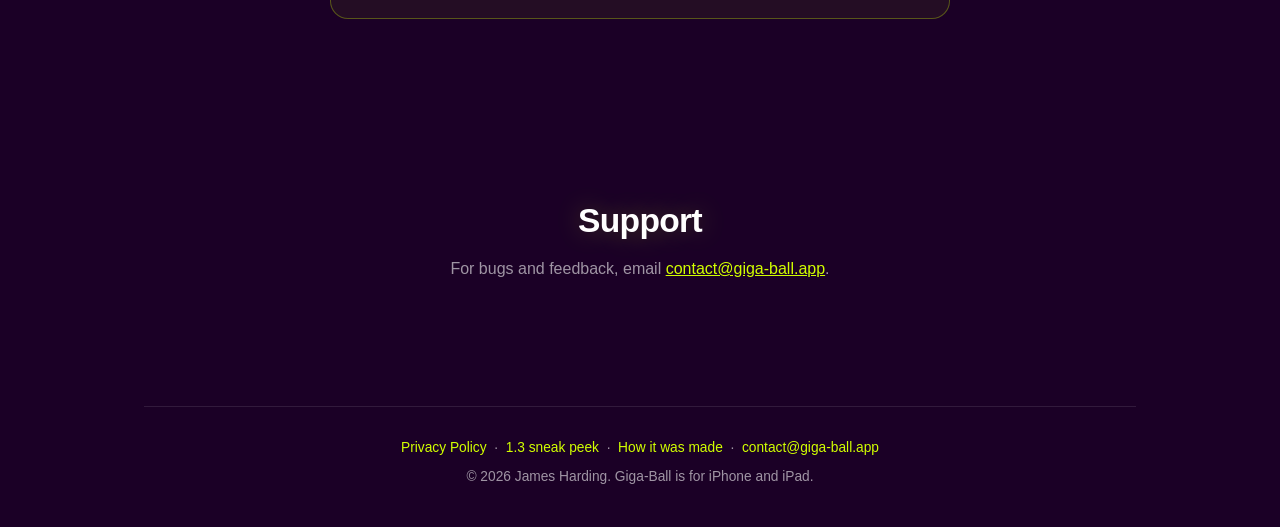
==== commit 1e58c7b8: "Drop the iOS 27 timing: 1.3 is in testing, with no date Co-Authored-By: Claude Opus 5.5 <noreply@ant" ====
--- a/index.html
+++ b/index.html
@@ -390,7 +390,7 @@
   <section class="reveal peek">
     <span class="flag">Coming soon</span>
     <h2 style="margin-top:14px">Version 1.3</h2>
-    <p class="sub">A second endless mode, a Daily Challenge and new brick types. In testing now, and due alongside iOS 27.</p>
+    <p class="sub">A second endless mode, a Daily Challenge and new brick types. In testing now.</p>
     <a class="ghost" href="sneak-peek.html">See what is in 1.3 &rarr;</a>
   </section>
 
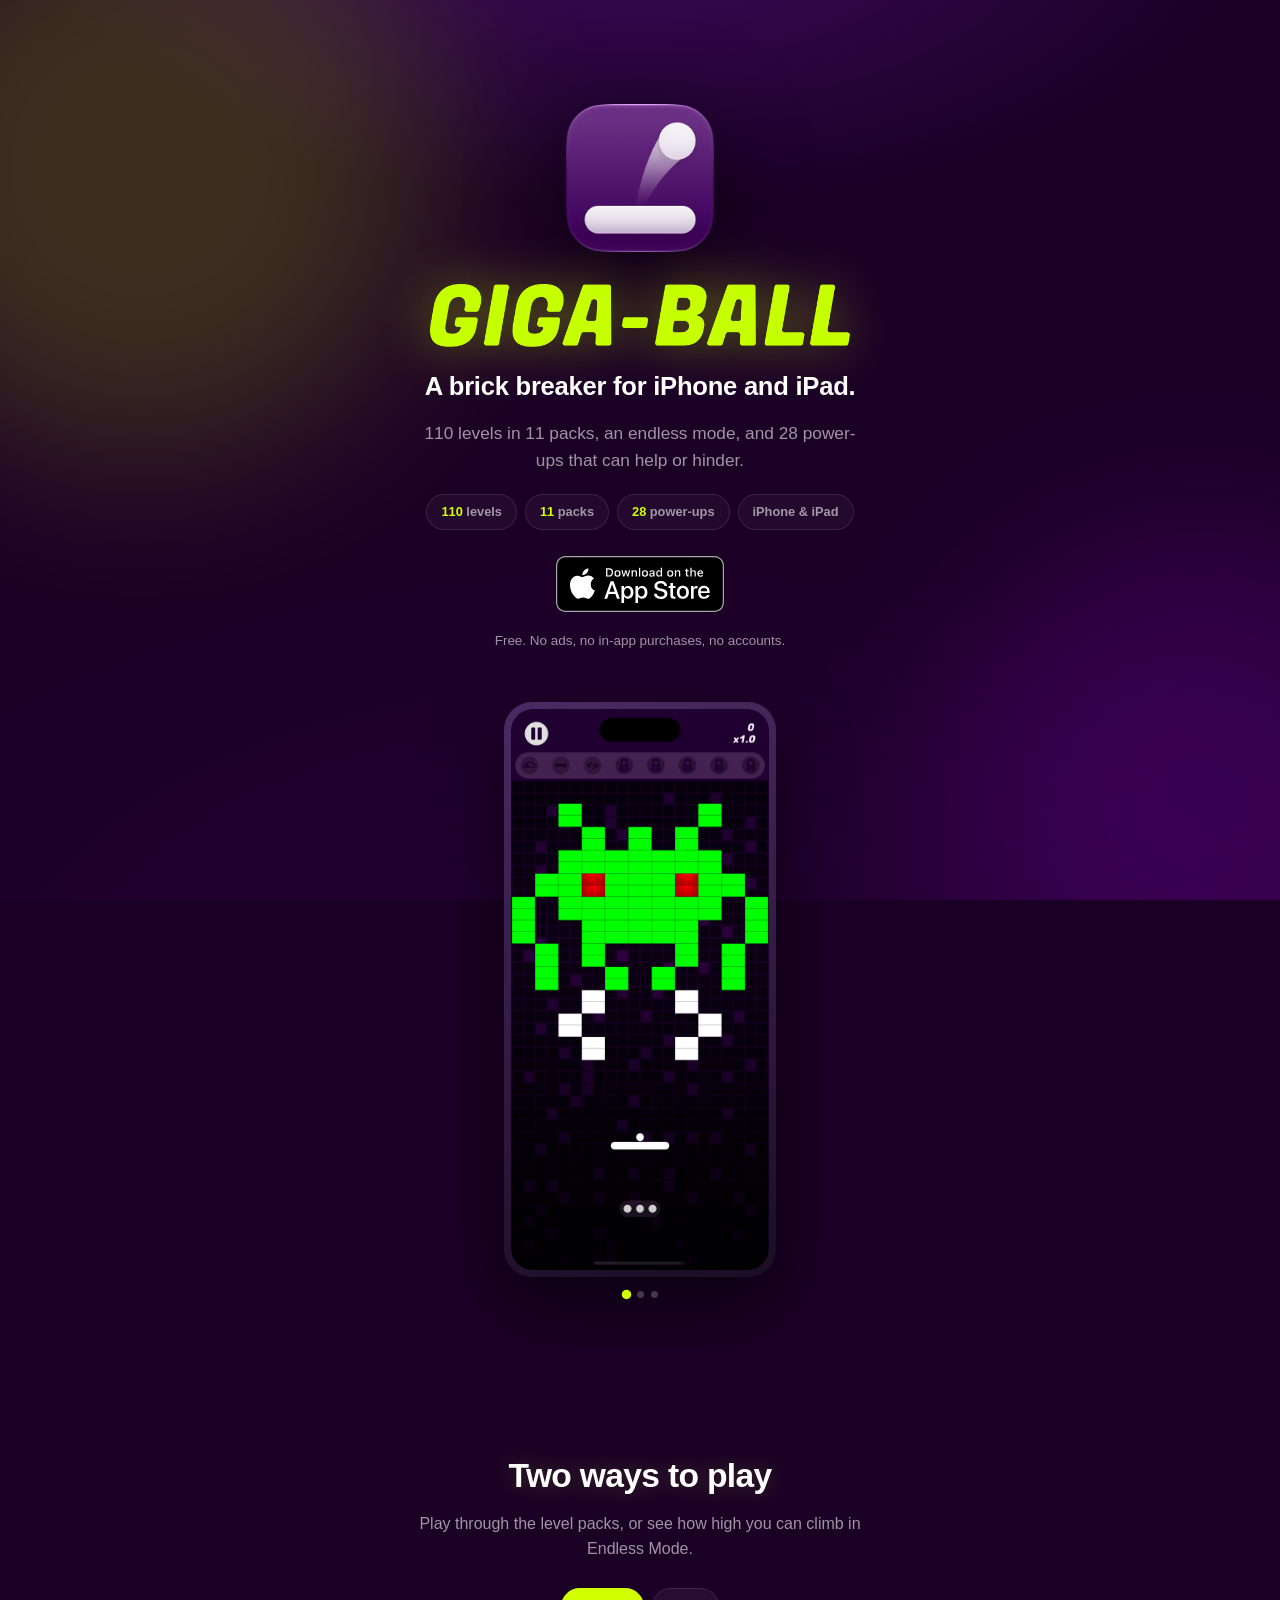
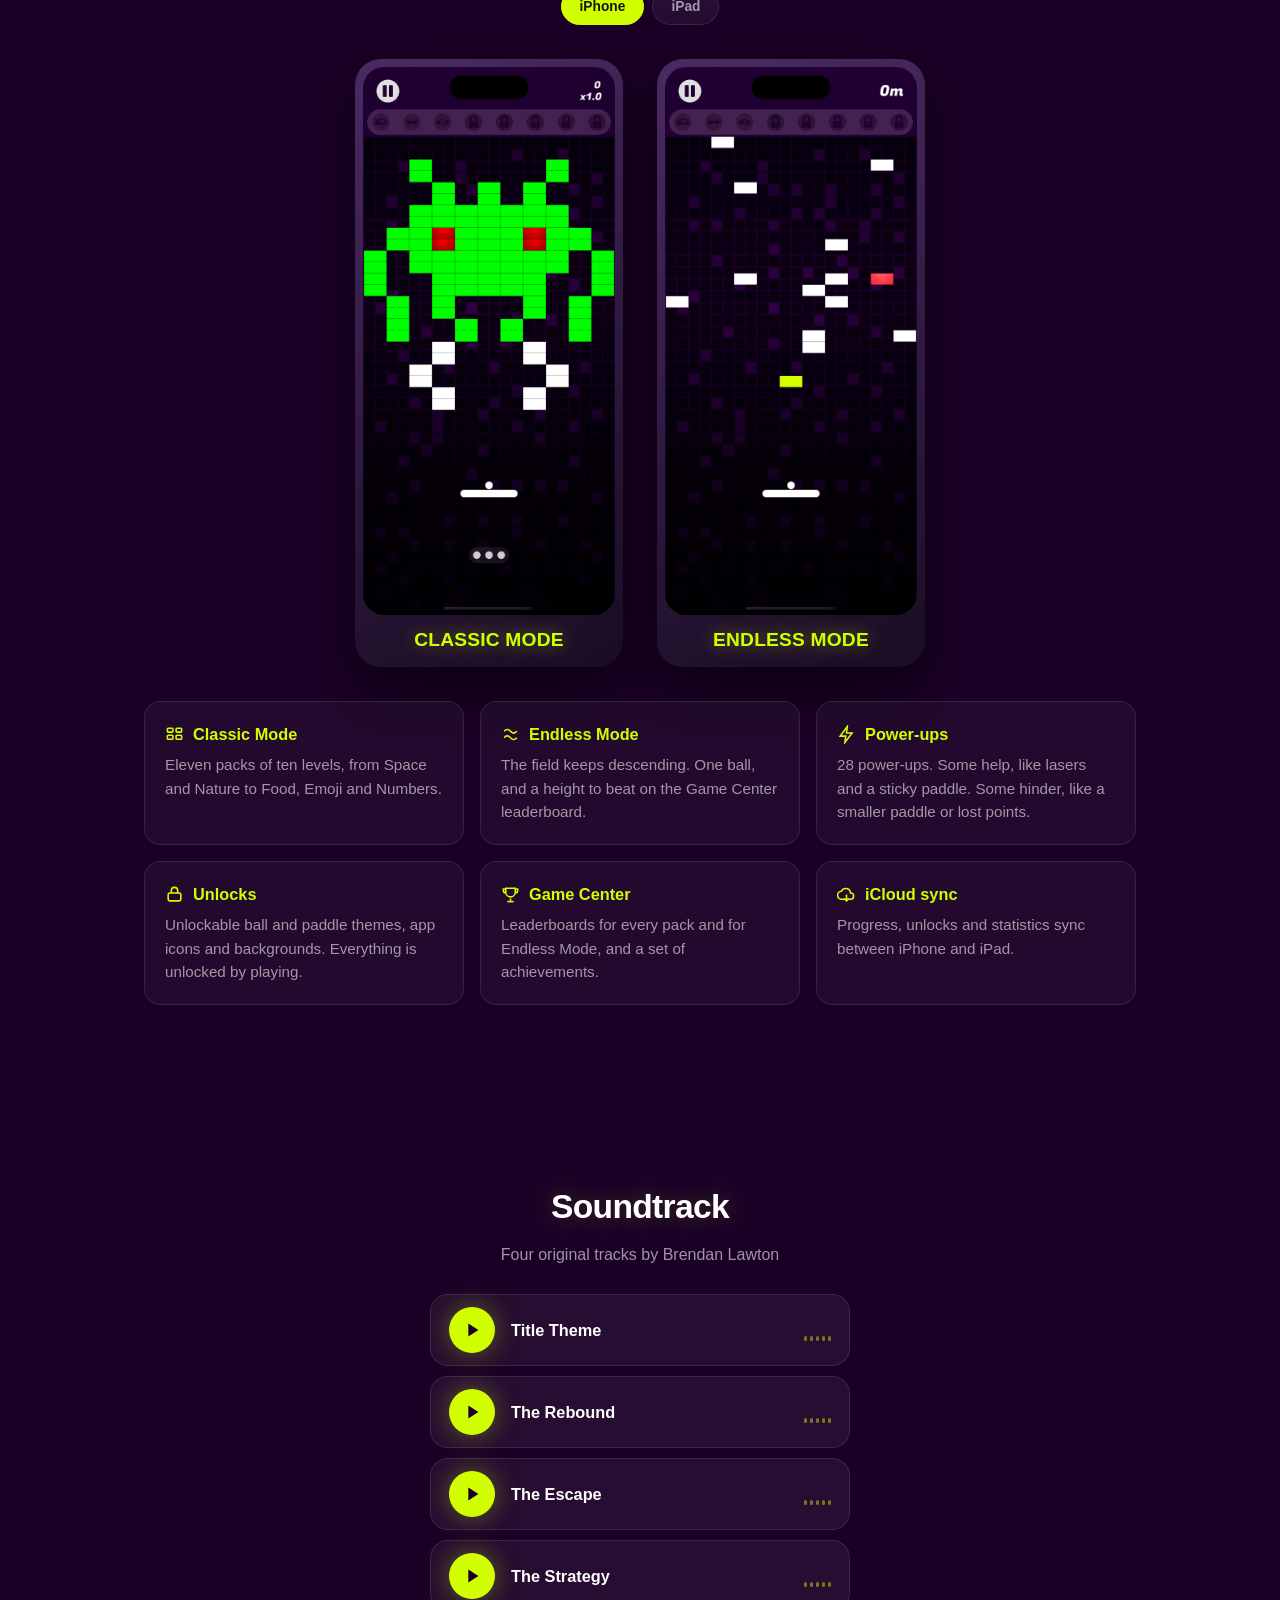
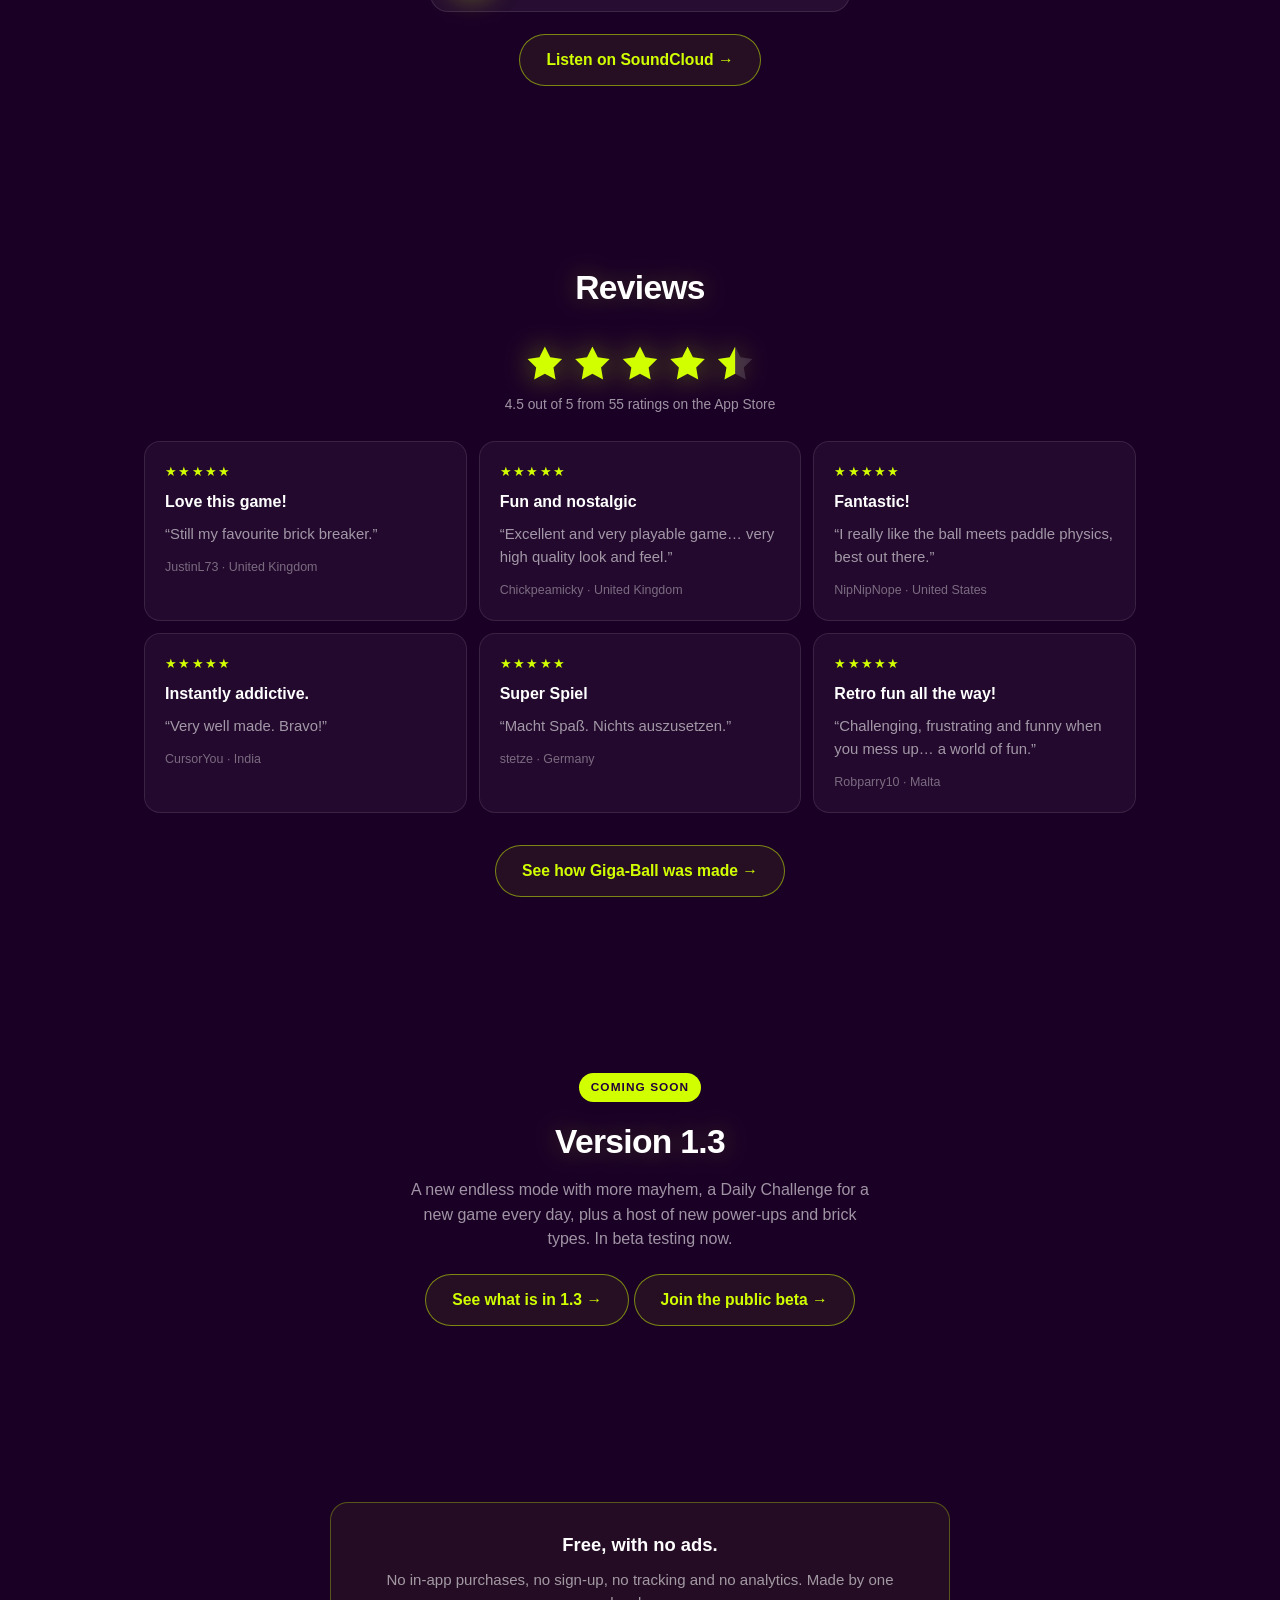
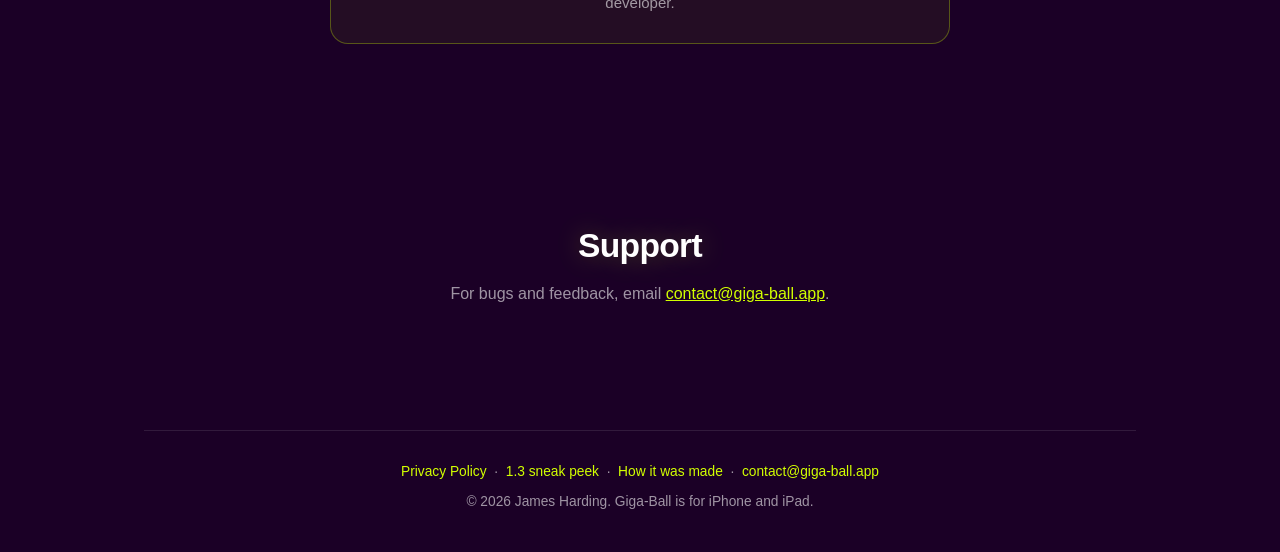
==== commit a84969a1: "James's review: new 1.3 wording, TestFlight link live, bricks and power-ups first, shorter lists Co-" ====
--- a/index.html
+++ b/index.html
@@ -224,8 +224,8 @@
 
     <div class="shots pads">
       <div class="phone">
-        <img src="assets/shot-ipad-menu.png" alt="The Giga-Ball main menu, full screen on an iPad">
-        <div class="caption">FULL SCREEN</div>
+        <img src="assets/shot-ipad-classic.png" alt="A Classic Mode level shaped like a leaf, on an iPad">
+        <div class="caption">CLASSIC MODE</div>
       </div>
       <div class="phone">
         <img src="assets/shot-ipad-endless.png" alt="Endless Mode on an iPad, the play zone keeping its shape">
@@ -248,7 +248,7 @@
       </div>
       <div class="card">
         <h3><svg viewBox="0 0 24 24" fill="none" stroke="currentColor" stroke-width="2"><rect x="4" y="10" width="16" height="10" rx="2"/><path d="M8 10V7a4 4 0 0 1 8 0v3"/></svg>Unlocks</h3>
-        <p>Ball and paddle themes, app icons and backgrounds, unlocked by playing. Nothing is for sale.</p>
+        <p>Unlockable ball and paddle themes, app icons and backgrounds. Everything is unlocked by playing.</p>
       </div>
       <div class="card">
         <h3><svg viewBox="0 0 24 24" fill="none" stroke="currentColor" stroke-width="2"><path d="M8 21h8"/><path d="M12 17v4"/><path d="M6 4h12v5a6 6 0 0 1-12 0z"/><path d="M18 5h3v2a3 3 0 0 1-3 3"/><path d="M6 5H3v2a3 3 0 0 0 3 3"/></svg>Game Center</h3>
@@ -263,7 +263,7 @@
 
   <section class="reveal soundtrack">
     <h2>Soundtrack</h2>
-    <p class="sub">Four original tracks by Brendan Lawton, written for the game.</p>
+    <p class="sub">Four original tracks by Brendan Lawton</p>
 
     <div class="playlist">
       <div class="player" data-src="assets/title-theme.mp3">
@@ -383,15 +383,16 @@
     </div>
 
     <p style="text-align:center">
-      <a class="ghost" href="story.html">How Giga-Ball was made &rarr;</a>
+      <a class="ghost" href="story.html">See how Giga-Ball was made &rarr;</a>
     </p>
   </section>
 
   <section class="reveal peek">
     <span class="flag">Coming soon</span>
     <h2 style="margin-top:14px">Version 1.3</h2>
-    <p class="sub">A second endless mode, a Daily Challenge and new brick types. In testing now.</p>
+    <p class="sub">A new endless mode with more mayhem, a Daily Challenge for a new game every day, plus a host of new power-ups and brick types. In beta testing now.</p>
     <a class="ghost" href="sneak-peek.html">See what is in 1.3 &rarr;</a>
+    <a class="ghost" href="https://testflight.apple.com/join/CRYFuY4f">Join the public beta &rarr;</a>
   </section>
 
   <section class="reveal">
